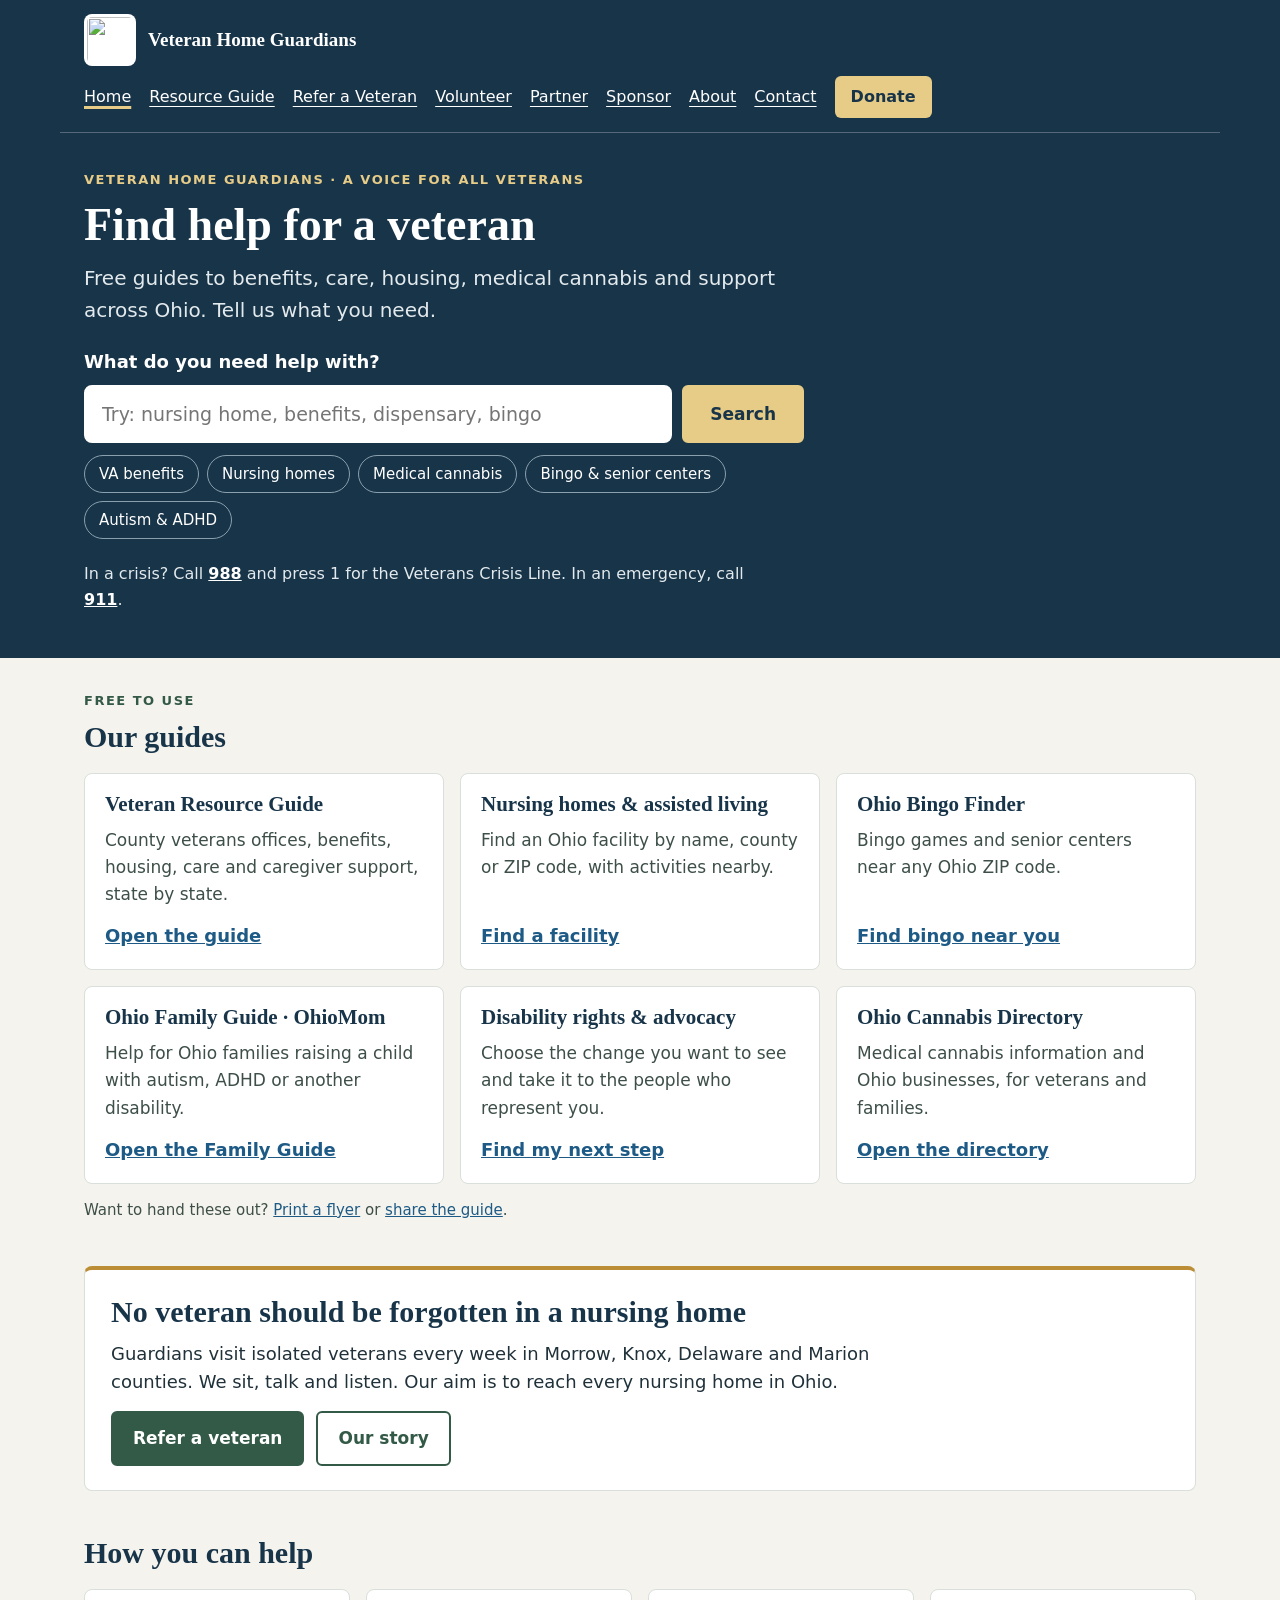
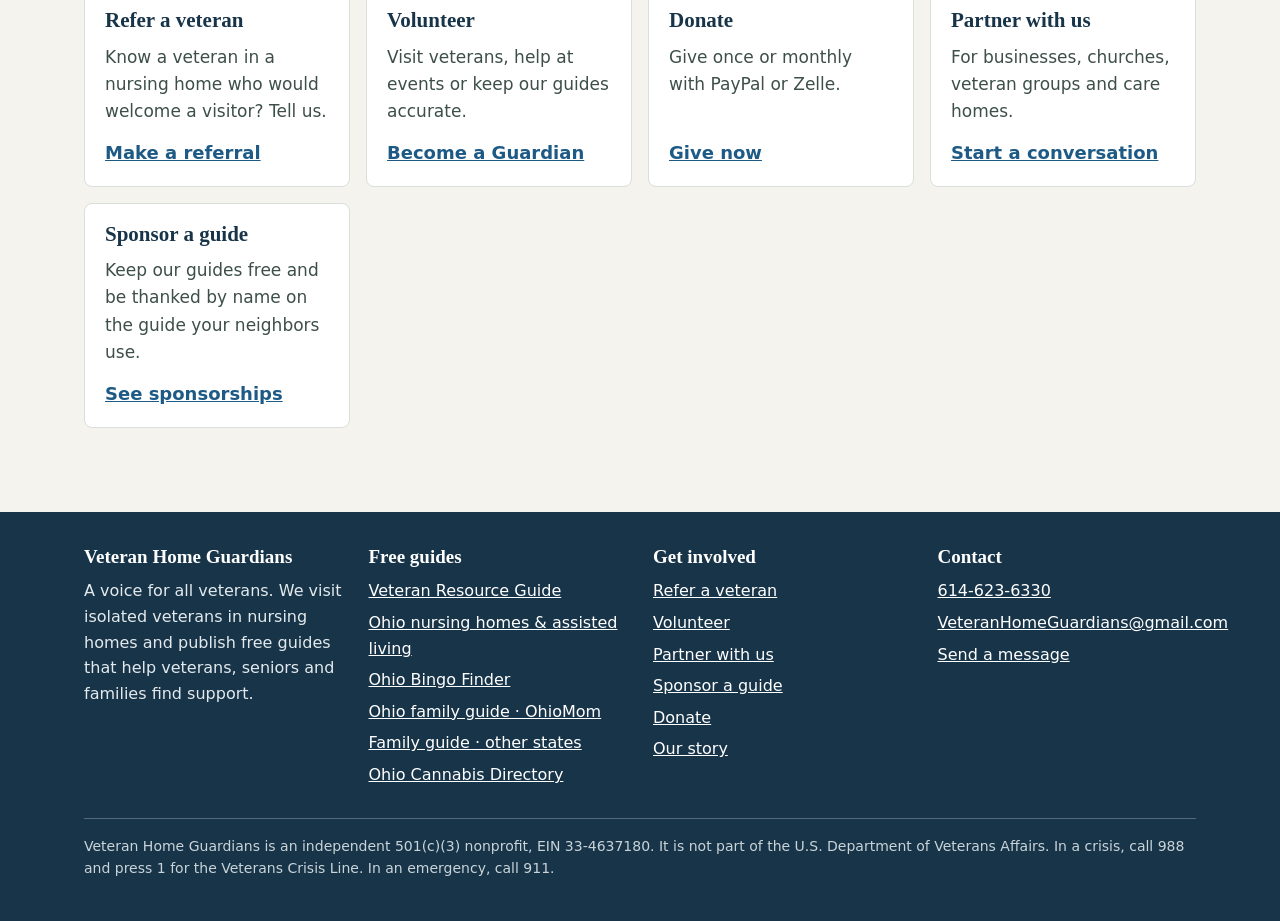
==== index.html @ 6d456253 "Copy of the live site from Wix, November 20, 2026 Every file the Wix headless site stores, byte for " ====
<!doctype html>
<html lang="en"><head><meta charset="utf-8"><meta name="viewport" content="width=device-width,initial-scale=1">
<title>Veteran Home Guardians | Help for veterans, seniors and families</title><meta name="description" content="Free guides to veteran benefits, care, housing and support, and visits for isolated veterans in Ohio nursing homes.">
<meta property="og:title" content="Veteran Home Guardians | Help for veterans, seniors and families"><meta property="og:description" content="Free guides to veteran benefits, care, housing and support, and visits for isolated veterans in Ohio nursing homes."><meta property="og:image" content="https://static.wixstatic.com/media/20a1b8_0724c2ab335c44d08c6f376c0cd074c6~mv2.png"><meta property="og:site_name" content="Veteran Home Guardians"><meta name="twitter:card" content="summary"><meta property="og:type" content="website"><meta property="og:url" content="https://www.vethomeguard.org/">
<link rel="canonical" href="https://www.vethomeguard.org/">
<link rel="icon" href="https://static.wixstatic.com/media/20a1b8_0724c2ab335c44d08c6f376c0cd074c6~mv2.png"><link rel="stylesheet" href="/site.css"><script type="application/ld+json">{"@context":"https://schema.org","@type":"NGO","name":"Veteran Home Guardians","url":"https://www.vethomeguard.org/","logo":"https://static.wixstatic.com/media/20a1b8_0724c2ab335c44d08c6f376c0cd074c6~mv2.png","description":"Veteran Home Guardians visits isolated veterans in Ohio nursing homes and publishes free guides that help veterans, seniors and families find support.","email":"VeteranHomeGuardians@gmail.com","telephone":"+1-614-623-6330","nonprofitStatus":"Nonprofit501c3","taxID":"33-4637180","areaServed":"Ohio"}</script></head>
<body><a class="skip" href="#main">Skip to main content</a>
<header class="site"><div class="bar"><a class="brand" href="index.html"><img src="https://static.wixstatic.com/media/20a1b8_0724c2ab335c44d08c6f376c0cd074c6~mv2.png" alt="" width="52" height="52">Veteran Home Guardians</a><button class="menu" type="button" aria-expanded="false" aria-controls="mainnav">Menu</button><nav aria-label="Main" id="mainnav"><a href="index.html" aria-current="page">Home</a><a href="https://guide.vethomeguard.org/">Resource Guide</a><a href="refer.html">Refer a Veteran</a><a href="volunteer.html">Volunteer</a><a href="partner.html">Partner</a><a href="sponsor.html">Sponsor</a><a href="about.html">About</a><a href="contact.html">Contact</a><a class="give" href="donate.html">Donate</a></nav></div>
<div class="hero"><p class="eyebrow">Veteran Home Guardians · A voice for all veterans</p><h1>Find help for a veteran</h1>
<p>Free guides to benefits, care, housing, medical cannabis and support across Ohio. Tell us what you need.</p>
<form class="search" role="search" action="#guides" id="find"><label for="q">What do you need help with?</label><div class="search-row"><input id="q" name="q" type="search" autocomplete="off" placeholder="Try: nursing home, benefits, dispensary, bingo"><button class="button" type="submit">Search</button></div></form>
<p class="chips" aria-label="Popular searches"><a href="#guides" data-q="benefits">VA benefits</a><a href="#guides" data-q="nursing home">Nursing homes</a><a href="#guides" data-q="cannabis">Medical cannabis</a><a href="#guides" data-q="bingo">Bingo &amp; senior centers</a><a href="#guides" data-q="autism">Autism &amp; ADHD</a></p>
<p class="crisis">In a crisis? Call <a href="tel:988">988</a> and press 1 for the Veterans Crisis Line. In an emergency, call <a href="tel:911">911</a>.</p></div></header>
<main id="main"><div class="wrap">
<section aria-labelledby="guides"><p class="eyebrow">Free to use</p><h2 id="guides">Our guides</h2><p class="small" id="results" role="status" aria-live="polite"></p>
<div class="grid three" id="guide-grid">
<a data-k="veteran resource guide county veterans office cvso benefits va disability pension housing homeless care caregiver support state" class="card" href="https://guide.vethomeguard.org/"><h3>Veteran Resource Guide</h3><p>County veterans offices, benefits, housing, care and caregiver support, state by state.</p><span class="go">Open the guide</span></a>
<a data-k="nursing home assisted living facility senior care long term care county zip activities" class="card" href="https://guide.vethomeguard.org/facilities.html"><h3>Nursing homes &amp; assisted living</h3><p>Find an Ohio facility by name, county or ZIP code, with activities nearby.</p><span class="go">Find a facility</span></a>
<a data-k="bingo senior center games activities social zip" class="card" href="https://www.ohiobingo.org/"><h3>Ohio Bingo Finder</h3><p>Bingo games and senior centers near any Ohio ZIP code.</p><span class="go">Find bingo near you</span></a>
<a data-k="family guide autism adhd disability child kids special needs parents" class="card" href="https://www.ohiomom.org/family-guide.html"><h3>Ohio Family Guide · OhioMom</h3><p>Help for Ohio families raising a child with autism, ADHD or another disability.</p><span class="go">Open the Family Guide</span></a>
<a data-k="disability rights advocacy legislator representative change policy" class="card" href="https://guide.vethomeguard.org/disability-advocacy.html"><h3>Disability rights &amp; advocacy</h3><p>Choose the change you want to see and take it to the people who represent you.</p><span class="go">Find my next step</span></a>
<a data-k="cannabis marijuana weed medical dispensary card ohio business ptsd pain" class="card" href="https://ohioweed.org/directory.html"><h3>Ohio Cannabis Directory</h3><p>Medical cannabis information and Ohio businesses, for veterans and families.</p><span class="go">Open the directory</span></a>
</div><p class="none" id="none" hidden>No guide matched that. <a href="https://guide.vethomeguard.org/">Open the Resource Guide</a> to look by county, or <a href="contact.html">ask us</a> and we will point you the right way.</p><p class="small" style="margin-top:14px">Want to hand these out? <a href="https://guide.vethomeguard.org/flyers.html">Print a flyer</a> or <a href="https://guide.vethomeguard.org/share.html">share the guide</a>.</p></section>
<section class="band" aria-labelledby="visits"><h2 id="visits">No veteran should be forgotten in a nursing home</h2>
<p>Guardians visit isolated veterans every week in Morrow, Knox, Delaware and Marion counties. We sit, talk and listen. Our aim is to reach every nursing home in Ohio.</p>
<div class="actions"><a class="button" href="refer.html">Refer a veteran</a><a class="button secondary" href="about.html">Our story</a></div></section>
<section aria-labelledby="help"><h2 id="help">How you can help</h2><div class="grid">
<a class="card" href="refer.html"><h3>Refer a veteran</h3><p>Know a veteran in a nursing home who would welcome a visitor? Tell us.</p><span class="go">Make a referral</span></a>
<a class="card" href="volunteer.html"><h3>Volunteer</h3><p>Visit veterans, help at events or keep our guides accurate.</p><span class="go">Become a Guardian</span></a>
<a class="card" href="donate.html"><h3>Donate</h3><p>Give once or monthly with PayPal or Zelle.</p><span class="go">Give now</span></a>
<a class="card" href="partner.html"><h3>Partner with us</h3><p>For businesses, churches, veteran groups and care homes.</p><span class="go">Start a conversation</span></a>
<a class="card" href="sponsor.html"><h3>Sponsor a guide</h3><p>Keep our guides free and be thanked by name on the guide your neighbors use.</p><span class="go">See sponsorships</span></a>
</div></section>
</div></main>
<footer class="site"><div class="wrap"><div class="foot">
<div><h2>Veteran Home Guardians</h2><p>A voice for all veterans. We visit isolated veterans in nursing homes and publish free guides that help veterans, seniors and families find support.</p></div>
<div><h2>Free guides</h2><ul><li><a href="https://guide.vethomeguard.org/">Veteran Resource Guide</a></li><li><a href="https://guide.vethomeguard.org/facilities.html">Ohio nursing homes &amp; assisted living</a></li><li><a href="https://www.ohiobingo.org/">Ohio Bingo Finder</a></li><li><a href="https://www.ohiomom.org/family-guide.html">Ohio family guide · OhioMom</a></li><li><a href="https://guide.vethomeguard.org/family-guide.html?state=US">Family guide · other states</a></li><li><a href="https://ohioweed.org/directory.html">Ohio Cannabis Directory</a></li></ul></div>
<div><h2>Get involved</h2><ul><li><a href="refer.html">Refer a veteran</a></li><li><a href="volunteer.html">Volunteer</a></li><li><a href="partner.html">Partner with us</a></li><li><a href="sponsor.html">Sponsor a guide</a></li><li><a href="donate.html">Donate</a></li><li><a href="about.html">Our story</a></li></ul></div>
<div><h2>Contact</h2><ul><li><a href="tel:614-623-6330">614-623-6330</a></li><li><a href="mailto:VeteranHomeGuardians@gmail.com">VeteranHomeGuardians@gmail.com</a></li><li><a href="contact.html">Send a message</a></li></ul></div>
</div><p class="legal">Veteran Home Guardians is an independent 501(c)(3) nonprofit, EIN 33-4637180. It is not part of the U.S. Department of Veterans Affairs. In a crisis, call 988 and press 1 for the Veterans Crisis Line. In an emergency, call 911.</p></div></footer>

<script>
(function(){var q=document.getElementById("q"),cards=[].slice.call(document.querySelectorAll("#guide-grid .card")),res=document.getElementById("results"),none=document.getElementById("none");
function norm(s){return(s||"").toLowerCase().trim();}
function run(v){v=norm(v);var words=v.split(/\s+/).filter(Boolean),shown=0;cards.forEach(function(c){var hay=norm(c.textContent+" "+(c.dataset.k||""));var ok=!words.length||words.some(function(w){return hay.indexOf(w)>-1;});c.hidden=!ok;if(ok)shown++;});res.textContent=words.length?(shown?shown+(shown===1?" guide matches":" guides match")+" “"+v+"”.":""):"";none.hidden=!(words.length&&!shown);}
q.addEventListener("input",function(){run(q.value);});
document.getElementById("find").addEventListener("submit",function(e){e.preventDefault();run(q.value);document.getElementById("guides").scrollIntoView({behavior:"smooth"});var first=cards.filter(function(c){return!c.hidden;})[0];if(first)first.focus({preventScroll:true});});
[].forEach.call(document.querySelectorAll(".chips a"),function(a){a.addEventListener("click",function(e){e.preventDefault();q.value=a.dataset.q;run(q.value);document.getElementById("guides").scrollIntoView({behavior:"smooth"});});});
})();
</script>
<script src="/nav.js"></script>
</body></html>
---- site.css ----
:root{--navy:#183449;--green:#335947;--paper:#f5f3ed;--line:#d9dfda;--gold:#e7cc88;--ink:#20313a;--muted:#3d4f48;--link:#1d5a85}
*{box-sizing:border-box}
html{-webkit-text-size-adjust:100%}
body{margin:0;background:var(--paper);color:var(--ink);font:18px/1.6 system-ui,-apple-system,"Segoe UI",sans-serif}
a{color:var(--link)}
a:focus-visible,button:focus-visible,input:focus-visible,select:focus-visible,textarea:focus-visible{outline:3px solid #183449;outline-offset:2px;box-shadow:0 0 0 6px #e7cc88}
h1,h2,h3{font-family:Georgia,"Times New Roman",serif;color:var(--navy);line-height:1.2;margin:0 0 10px}
h1{font-size:clamp(32px,5.5vw,46px)}
h2{font-size:clamp(24px,3.6vw,30px)}
h3{font-size:21px}
p{margin:0 0 14px}
.wrap{max-width:1160px;margin:auto;padding:0 24px}
.skip{position:absolute;left:-999px}
.skip:focus{left:12px;top:12px;background:#fff;padding:8px 12px;z-index:5}
header.site{background:var(--navy);color:#fff}
.bar{display:flex;flex-wrap:wrap;align-items:center;gap:10px 22px;padding:14px 24px;max-width:1160px;margin:auto;border-bottom:1px solid #546879}
.brand{display:flex;align-items:center;gap:12px;color:#fff;text-decoration:none;font:700 19px/1.2 Georgia,serif;margin-right:auto}
.brand img{width:52px;height:52px;background:#fff;border-radius:8px;padding:3px}
.bar nav{display:flex;flex-wrap:wrap;align-items:center;gap:4px 18px}
.bar nav a{color:#fff;font-size:16px;padding:8px 0;text-underline-offset:4px}
.bar nav a[aria-current=page]{text-decoration-thickness:3px;text-decoration-color:var(--gold)}
.bar nav a.give{background:var(--gold);color:var(--navy);font-weight:700;text-decoration:none;padding:8px 16px;border-radius:6px}
.hero{max-width:1160px;margin:auto;padding:38px 24px 46px}
.hero h1{color:#fff}
.hero p{max-width:700px;color:#e3eaed;font-size:20px}
.eyebrow{font:700 13px/1.4 system-ui,sans-serif;letter-spacing:1.5px;text-transform:uppercase;color:var(--green);margin:0 0 8px}
.hero .eyebrow{color:var(--gold);font-size:13px}
.button{display:inline-block;background:var(--green);color:#fff;font-weight:700;text-decoration:none;padding:12px 20px;border-radius:6px;border:2px solid var(--green);font-size:17px;cursor:pointer;font-family:inherit}
.hero .button{background:var(--gold);border-color:var(--gold);color:var(--navy)}
.button.secondary{background:transparent;color:var(--green)}
.hero .button.secondary{color:#fff;border-color:#fff;background:transparent}
.actions{display:flex;flex-wrap:wrap;gap:12px;margin-top:6px}
.crisis{margin:22px 0 0;font-size:16px!important;color:#e3eaed}
.crisis a{color:#fff;font-weight:700}
main{padding:34px 0 20px}
section{margin:0 0 44px}
.grid{display:grid;grid-template-columns:repeat(auto-fit,minmax(250px,1fr));gap:16px;margin-top:18px}
@media(min-width:1000px){.grid.three{grid-template-columns:repeat(3,1fr)}}
.card{background:#fff;border:1px solid var(--line);border-radius:8px;padding:18px 20px;display:flex;flex-direction:column}
.card p{color:var(--muted);font-size:17px;flex:1}
.card h3 a{color:var(--navy)}
.card .go{font-weight:700}
a.card{text-decoration:none;color:inherit}
a.card:hover{border-color:var(--green)}
a.card .go{color:var(--link);text-decoration:underline}
.band{background:#fff;border-top:4px solid #bb8e36;border-radius:8px;border-left:1px solid var(--line);border-right:1px solid var(--line);border-bottom:1px solid var(--line);padding:24px 26px}
.band p{max-width:780px}
.split{display:grid;grid-template-columns:minmax(0,1fr) minmax(0,1.1fr);gap:36px;align-items:start}
.panel{background:#fff;border:1px solid var(--line);border-radius:8px;padding:22px 24px}
.plain{list-style:none;padding:0;margin:0 0 14px}
.plain li{padding:10px 0;border-bottom:1px solid var(--line)}
.plain li:last-child{border-bottom:0}
.plain strong{color:var(--navy)}
.small{font-size:15px;color:var(--muted)}
.field{margin:0 0 16px}
.field label,.field legend{display:block;font-weight:650;margin:0 0 5px;padding:0;font-size:17px}
.field fieldset,fieldset.field{border:0;padding:0;margin:0 0 16px;min-width:0}
.field input[type=text],.field input[type=email],.field input[type=tel],.field select,.field textarea{width:100%;font:inherit;color:inherit;padding:11px 12px;border:1px solid #7d8c86;border-radius:6px;background:#fff;min-height:48px}
.field textarea{min-height:130px;resize:vertical}
.field [aria-invalid=true]{border-color:#a12b1e;border-width:2px}
.choice{display:flex;align-items:center;gap:10px;font-weight:400!important;padding:6px 0;margin:0!important}
.choice input{width:22px;height:22px;flex:none}
.error{color:#a12b1e;font-weight:650;font-size:16px;margin:5px 0 0}
.req{color:#a12b1e}
.thanks{background:#eaf2ec;border:1px solid var(--green);border-radius:8px;padding:18px 20px;font-weight:650}
.other{margin-top:8px}
footer.site{background:var(--navy);color:#e3eaed;margin-top:20px;padding:34px 0 28px;font-size:16px}
footer.site a{color:#fff}
footer.site h2{color:#fff;font-size:19px}
.foot{display:grid;grid-template-columns:repeat(auto-fit,minmax(220px,1fr));gap:26px}
.foot ul{list-style:none;padding:0;margin:0}
.foot li{margin:0 0 6px}
.legal{border-top:1px solid #546879;margin-top:24px;padding-top:16px;font-size:14px;color:#c9d4d9}
@media(max-width:820px){.split{grid-template-columns:minmax(0,1fr)}.bar{padding:12px 16px}.brand{flex:1 0 100%}.wrap,.hero{padding-left:16px;padding-right:16px}.hero{padding-top:26px;padding-bottom:32px}.hero p{font-size:18px}}
@media print{header.site nav,footer.site,.actions{display:none}header.site{background:#fff;color:#000}.hero h1,.hero p{color:#000}}
.search{margin:22px 0 10px;max-width:720px}
.search label{display:block;color:#fff;font-weight:700;font-size:18px;margin:0 0 8px}
.search-row{display:flex;gap:10px;flex-wrap:wrap}
.search input{flex:1 1 280px;min-height:54px;font:inherit;font-size:19px;padding:12px 16px;border:2px solid #fff;border-radius:8px;color:var(--ink);background:#fff}
.search .button{min-height:54px;padding:12px 26px}
.chips{display:flex;flex-wrap:wrap;gap:8px;margin:12px 0 0!important;font-size:15px!important}
.chips a{color:#fff;border:1px solid #8aa0ae;border-radius:999px;padding:6px 14px;text-decoration:none}
.chips a:hover{border-color:var(--gold);color:var(--gold)}
.card[hidden]{display:none}
.none{background:#fff;border:1px solid var(--line);border-left:4px solid #bb8e36;border-radius:8px;padding:14px 18px;margin-top:16px}
.badge{align-self:flex-start;background:#f3ead3;color:#6b5217;font:700 12px/1 system-ui,sans-serif;letter-spacing:1px;text-transform:uppercase;padding:6px 9px;border-radius:4px;margin-bottom:10px}
.steps{padding-left:22px;margin:0 0 14px}
.steps li{margin:0 0 10px}

.tiers4{grid-template-columns:repeat(auto-fit,minmax(220px,1fr))}
@media(min-width:1000px){.tiers4{grid-template-columns:repeat(4,1fr)}}
.price{font:700 28px/1.1 Georgia,serif;color:var(--navy);margin:2px 0 12px}
.price span{font:400 16px system-ui,sans-serif;color:var(--muted)}
.tier.gold{border:2px solid #bb8e36}
.badge.ok{background:#e3efe7;color:#24513a}
.table-wrap{overflow-x:auto;margin-top:16px}
.rates{width:100%;border-collapse:collapse;background:#fff;border:1px solid var(--line);border-radius:8px;font-size:17px}
.rates th,.rates td{text-align:left;padding:12px 14px;border-bottom:1px solid var(--line)}
.rates th{background:#eef1ec;color:var(--navy)}
.rates td:last-child{font-weight:700;white-space:nowrap}

.menu{display:none;background:transparent;color:#fff;border:2px solid #fff;border-radius:6px;font:700 16px/1 system-ui,sans-serif;padding:10px 14px;cursor:pointer}
@media(max-width:820px){.brand{flex:1 1 auto!important}.menu{display:inline-block}.bar nav{flex:1 0 100%;gap:0}.bar nav a:not(.give){display:none}.bar nav.open a{display:block;padding:12px 0;border-top:1px solid #546879}.bar nav a.give{display:inline-block;margin-top:8px}.bar nav.open a.give{display:inline-block;border-top:0;margin-top:12px}}
.amounts{display:grid;grid-template-columns:repeat(auto-fit,minmax(150px,1fr));gap:12px;margin:14px 0}
.amount{display:flex;flex-direction:column;gap:4px;background:#fff;border:2px solid var(--line);border-radius:8px;padding:16px;text-decoration:none;color:var(--ink);text-align:center}
.amount strong{font:700 30px/1.1 Georgia,serif;color:var(--navy)}
.amount span{font-size:15px;color:var(--muted)}
.amount:hover,.amount.pick{border-color:var(--green)}
.amount.pick{background:#eaf2ec}

.impact{list-style:none;padding:0;margin:22px 0 0;display:flex;flex-wrap:wrap;gap:12px 28px}
.impact li{display:flex;flex-direction:column;min-width:150px}
.impact strong{font:700 28px/1.1 Georgia,serif;color:var(--gold)}
.impact span{font-size:15px;color:#e3eaed}
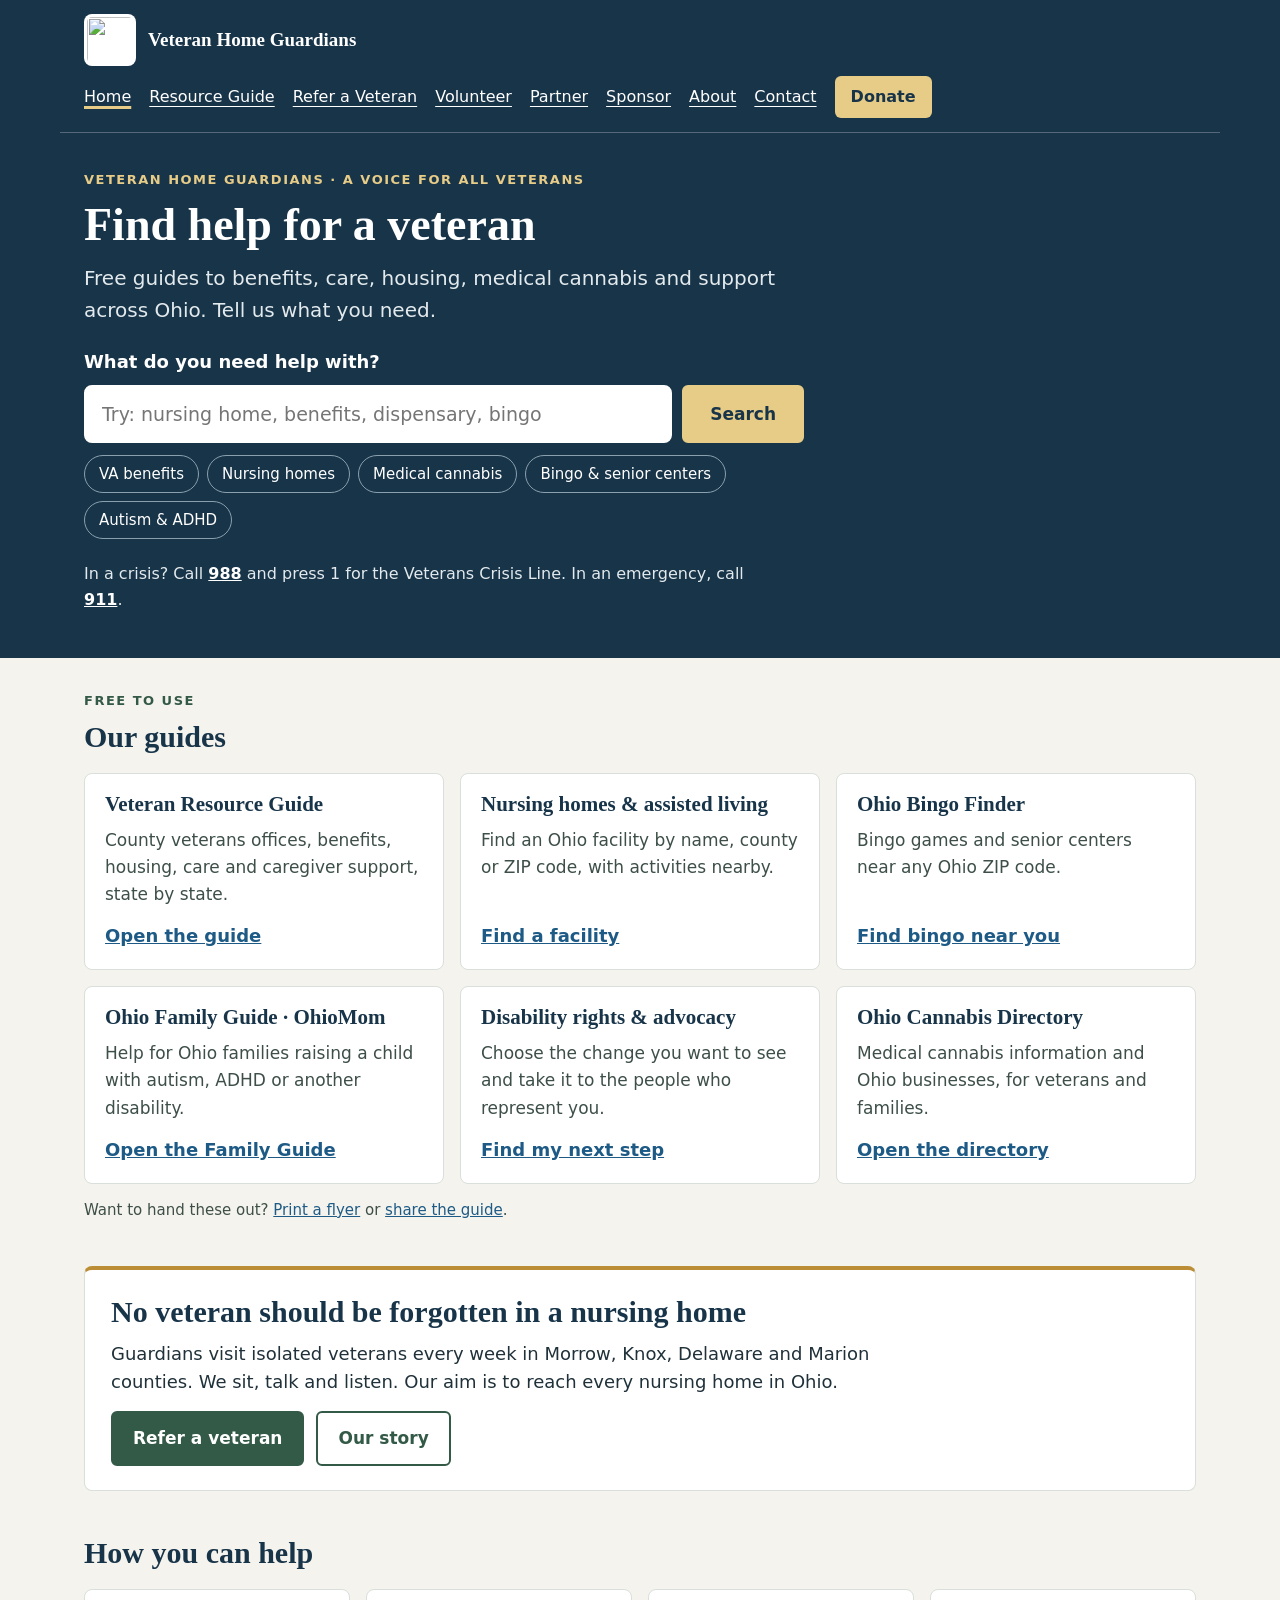
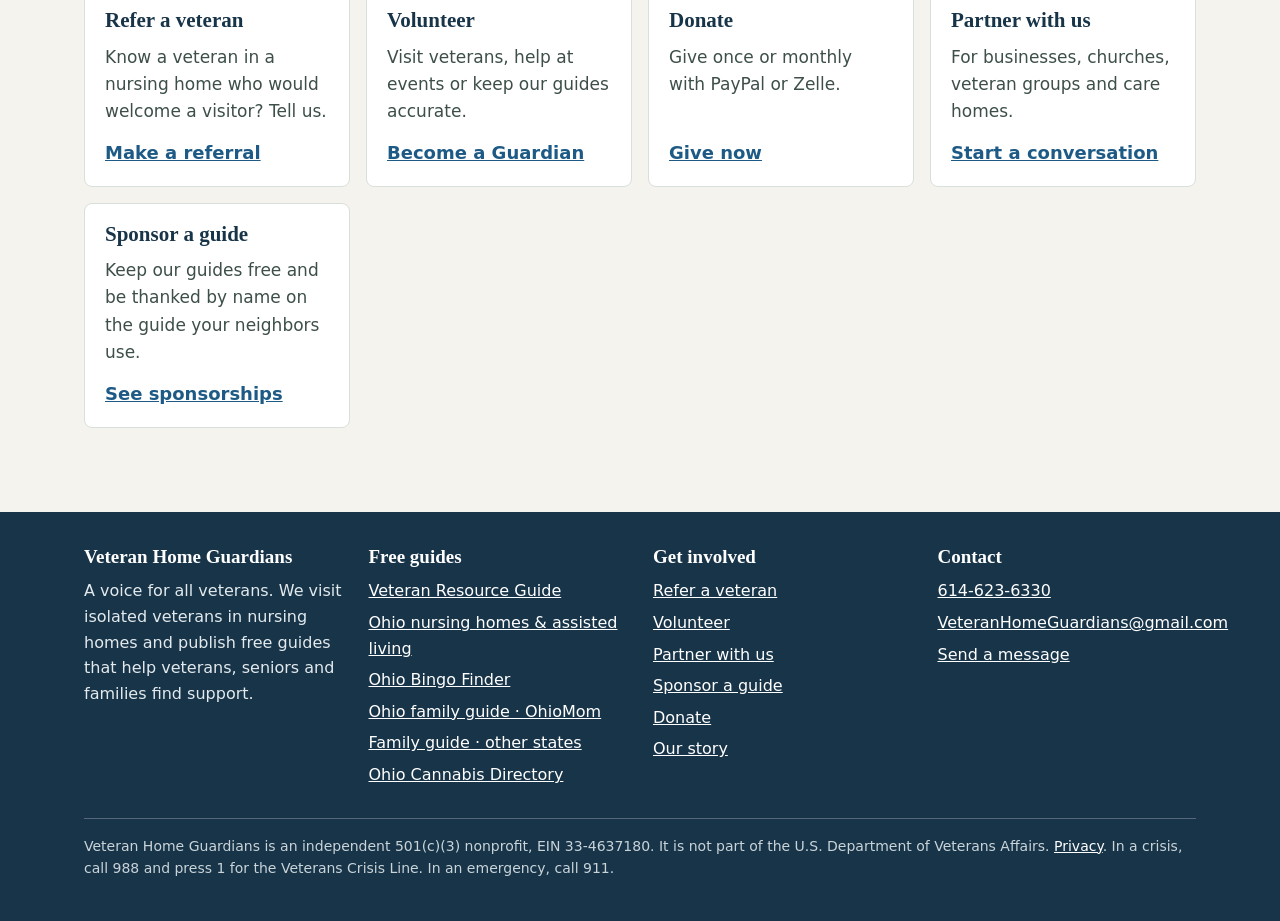
==== commit 4e8d5031: "Conversion tracking for Google Ad Grants, and a privacy page Ad Grants requires valid conversion tra" ====
--- a/index.html
+++ b/index.html
@@ -37,7 +37,7 @@
 <div><h2>Free guides</h2><ul><li><a href="https://guide.vethomeguard.org/">Veteran Resource Guide</a></li><li><a href="https://guide.vethomeguard.org/facilities.html">Ohio nursing homes &amp; assisted living</a></li><li><a href="https://www.ohiobingo.org/">Ohio Bingo Finder</a></li><li><a href="https://www.ohiomom.org/family-guide.html">Ohio family guide · OhioMom</a></li><li><a href="https://guide.vethomeguard.org/family-guide.html?state=US">Family guide · other states</a></li><li><a href="https://ohioweed.org/directory.html">Ohio Cannabis Directory</a></li></ul></div>
 <div><h2>Get involved</h2><ul><li><a href="refer.html">Refer a veteran</a></li><li><a href="volunteer.html">Volunteer</a></li><li><a href="partner.html">Partner with us</a></li><li><a href="sponsor.html">Sponsor a guide</a></li><li><a href="donate.html">Donate</a></li><li><a href="about.html">Our story</a></li></ul></div>
 <div><h2>Contact</h2><ul><li><a href="tel:614-623-6330">614-623-6330</a></li><li><a href="mailto:VeteranHomeGuardians@gmail.com">VeteranHomeGuardians@gmail.com</a></li><li><a href="contact.html">Send a message</a></li></ul></div>
-</div><p class="legal">Veteran Home Guardians is an independent 501(c)(3) nonprofit, EIN 33-4637180. It is not part of the U.S. Department of Veterans Affairs. In a crisis, call 988 and press 1 for the Veterans Crisis Line. In an emergency, call 911.</p></div></footer>
+</div><p class="legal">Veteran Home Guardians is an independent 501(c)(3) nonprofit, EIN 33-4637180. It is not part of the U.S. Department of Veterans Affairs. <a href="privacy.html">Privacy</a>. In a crisis, call 988 and press 1 for the Veterans Crisis Line. In an emergency, call 911.</p></div></footer>
 
 <script>
 (function(){var q=document.getElementById("q"),cards=[].slice.call(document.querySelectorAll("#guide-grid .card")),res=document.getElementById("results"),none=document.getElementById("none");
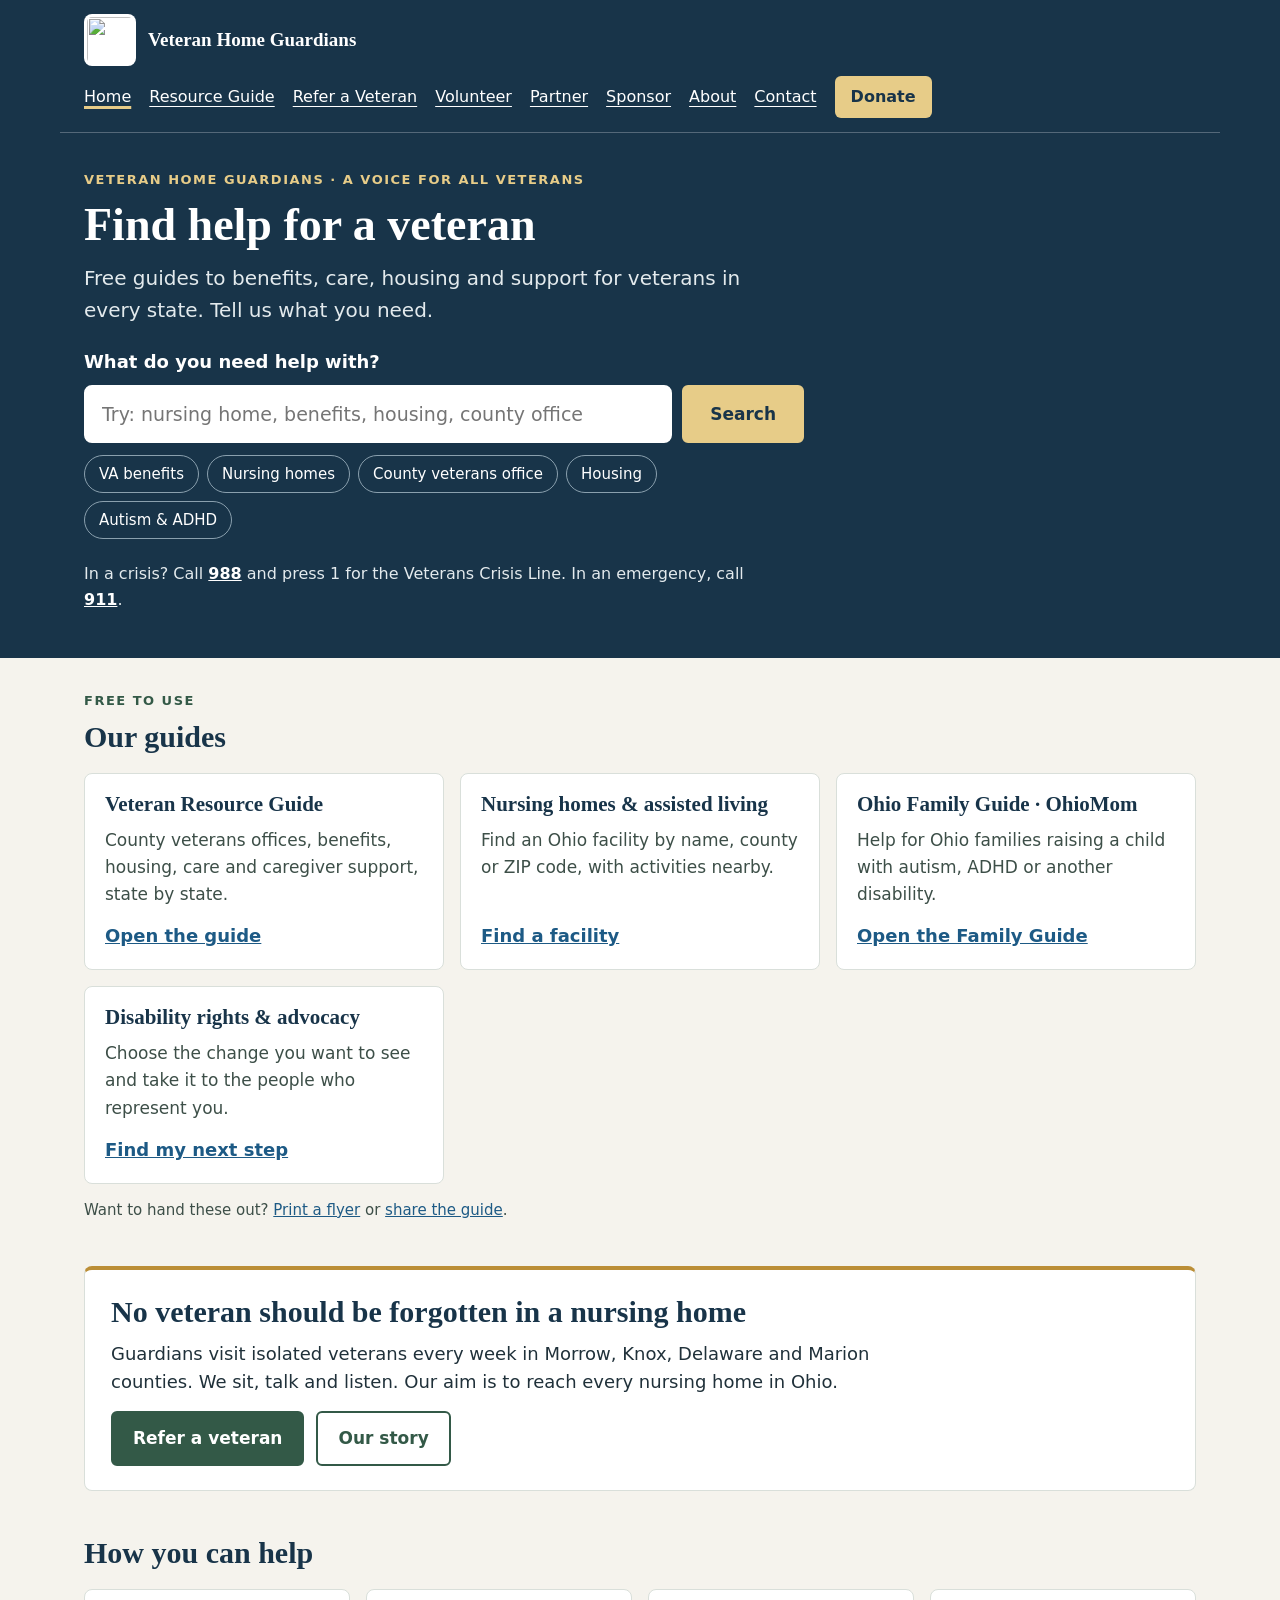
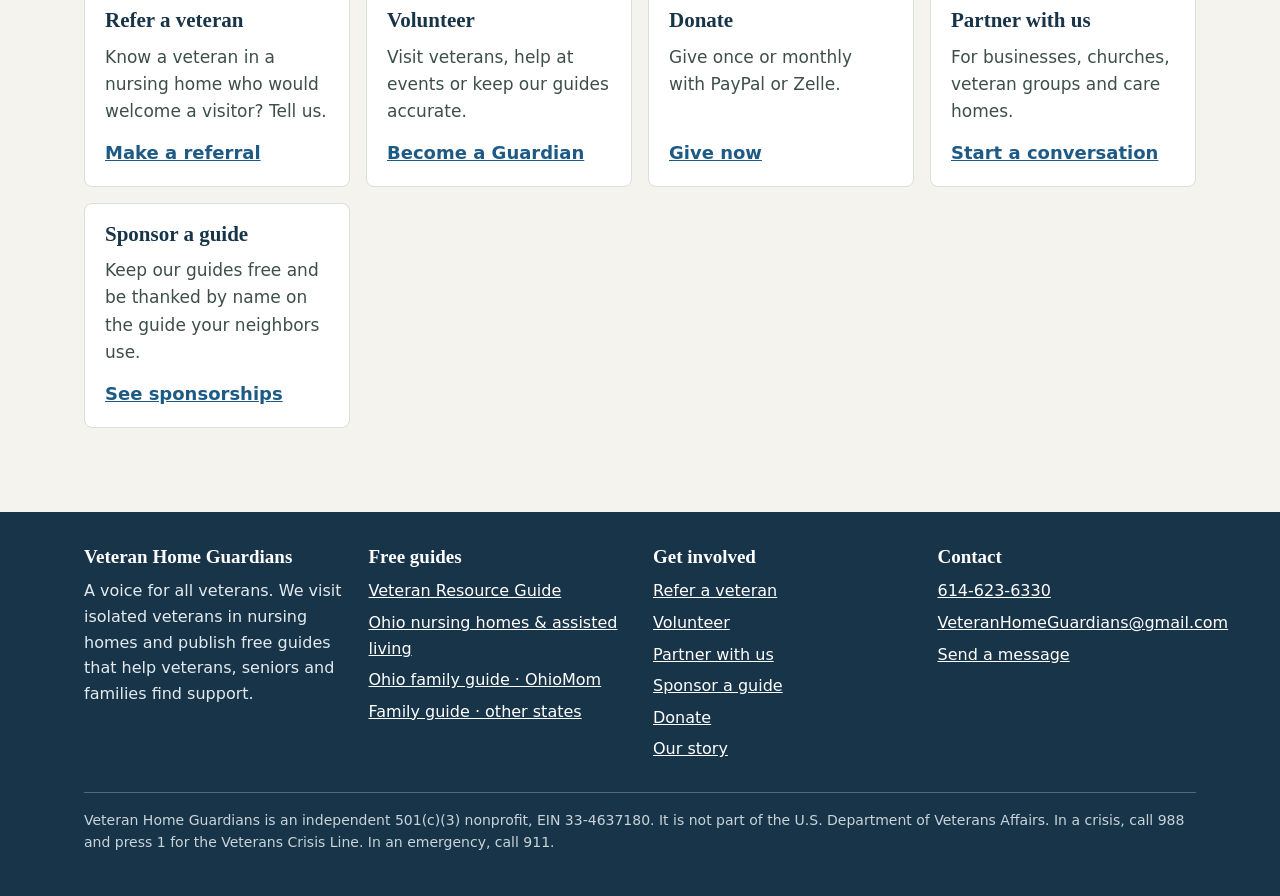
==== commit de39c1ea: "Homepage and footers: veteran help first; cannabis and bingo removed Travis asked to take the medica" ====
--- a/index.html
+++ b/index.html
@@ -7,19 +7,17 @@
 <body><a class="skip" href="#main">Skip to main content</a>
 <header class="site"><div class="bar"><a class="brand" href="index.html"><img src="https://static.wixstatic.com/media/20a1b8_0724c2ab335c44d08c6f376c0cd074c6~mv2.png" alt="" width="52" height="52">Veteran Home Guardians</a><button class="menu" type="button" aria-expanded="false" aria-controls="mainnav">Menu</button><nav aria-label="Main" id="mainnav"><a href="index.html" aria-current="page">Home</a><a href="https://guide.vethomeguard.org/">Resource Guide</a><a href="refer.html">Refer a Veteran</a><a href="volunteer.html">Volunteer</a><a href="partner.html">Partner</a><a href="sponsor.html">Sponsor</a><a href="about.html">About</a><a href="contact.html">Contact</a><a class="give" href="donate.html">Donate</a></nav></div>
 <div class="hero"><p class="eyebrow">Veteran Home Guardians · A voice for all veterans</p><h1>Find help for a veteran</h1>
-<p>Free guides to benefits, care, housing, medical cannabis and support across Ohio. Tell us what you need.</p>
-<form class="search" role="search" action="#guides" id="find"><label for="q">What do you need help with?</label><div class="search-row"><input id="q" name="q" type="search" autocomplete="off" placeholder="Try: nursing home, benefits, dispensary, bingo"><button class="button" type="submit">Search</button></div></form>
-<p class="chips" aria-label="Popular searches"><a href="#guides" data-q="benefits">VA benefits</a><a href="#guides" data-q="nursing home">Nursing homes</a><a href="#guides" data-q="cannabis">Medical cannabis</a><a href="#guides" data-q="bingo">Bingo &amp; senior centers</a><a href="#guides" data-q="autism">Autism &amp; ADHD</a></p>
+<p>Free guides to benefits, care, housing and support for veterans in every state. Tell us what you need.</p>
+<form class="search" role="search" action="#guides" id="find"><label for="q">What do you need help with?</label><div class="search-row"><input id="q" name="q" type="search" autocomplete="off" placeholder="Try: nursing home, benefits, housing, county office"><button class="button" type="submit">Search</button></div></form>
+<p class="chips" aria-label="Popular searches"><a href="#guides" data-q="benefits">VA benefits</a><a href="#guides" data-q="nursing home">Nursing homes</a><a href="#guides" data-q="county">County veterans office</a><a href="#guides" data-q="housing">Housing</a><a href="#guides" data-q="autism">Autism &amp; ADHD</a></p>
 <p class="crisis">In a crisis? Call <a href="tel:988">988</a> and press 1 for the Veterans Crisis Line. In an emergency, call <a href="tel:911">911</a>.</p></div></header>
 <main id="main"><div class="wrap">
 <section aria-labelledby="guides"><p class="eyebrow">Free to use</p><h2 id="guides">Our guides</h2><p class="small" id="results" role="status" aria-live="polite"></p>
 <div class="grid three" id="guide-grid">
 <a data-k="veteran resource guide county veterans office cvso benefits va disability pension housing homeless care caregiver support state" class="card" href="https://guide.vethomeguard.org/"><h3>Veteran Resource Guide</h3><p>County veterans offices, benefits, housing, care and caregiver support, state by state.</p><span class="go">Open the guide</span></a>
 <a data-k="nursing home assisted living facility senior care long term care county zip activities" class="card" href="https://guide.vethomeguard.org/facilities.html"><h3>Nursing homes &amp; assisted living</h3><p>Find an Ohio facility by name, county or ZIP code, with activities nearby.</p><span class="go">Find a facility</span></a>
-<a data-k="bingo senior center games activities social zip" class="card" href="https://www.ohiobingo.org/"><h3>Ohio Bingo Finder</h3><p>Bingo games and senior centers near any Ohio ZIP code.</p><span class="go">Find bingo near you</span></a>
 <a data-k="family guide autism adhd disability child kids special needs parents" class="card" href="https://www.ohiomom.org/family-guide.html"><h3>Ohio Family Guide · OhioMom</h3><p>Help for Ohio families raising a child with autism, ADHD or another disability.</p><span class="go">Open the Family Guide</span></a>
 <a data-k="disability rights advocacy legislator representative change policy" class="card" href="https://guide.vethomeguard.org/disability-advocacy.html"><h3>Disability rights &amp; advocacy</h3><p>Choose the change you want to see and take it to the people who represent you.</p><span class="go">Find my next step</span></a>
-<a data-k="cannabis marijuana weed medical dispensary card ohio business ptsd pain" class="card" href="https://ohioweed.org/directory.html"><h3>Ohio Cannabis Directory</h3><p>Medical cannabis information and Ohio businesses, for veterans and families.</p><span class="go">Open the directory</span></a>
 </div><p class="none" id="none" hidden>No guide matched that. <a href="https://guide.vethomeguard.org/">Open the Resource Guide</a> to look by county, or <a href="contact.html">ask us</a> and we will point you the right way.</p><p class="small" style="margin-top:14px">Want to hand these out? <a href="https://guide.vethomeguard.org/flyers.html">Print a flyer</a> or <a href="https://guide.vethomeguard.org/share.html">share the guide</a>.</p></section>
 <section class="band" aria-labelledby="visits"><h2 id="visits">No veteran should be forgotten in a nursing home</h2>
 <p>Guardians visit isolated veterans every week in Morrow, Knox, Delaware and Marion counties. We sit, talk and listen. Our aim is to reach every nursing home in Ohio.</p>
@@ -34,10 +32,10 @@
 </div></main>
 <footer class="site"><div class="wrap"><div class="foot">
 <div><h2>Veteran Home Guardians</h2><p>A voice for all veterans. We visit isolated veterans in nursing homes and publish free guides that help veterans, seniors and families find support.</p></div>
-<div><h2>Free guides</h2><ul><li><a href="https://guide.vethomeguard.org/">Veteran Resource Guide</a></li><li><a href="https://guide.vethomeguard.org/facilities.html">Ohio nursing homes &amp; assisted living</a></li><li><a href="https://www.ohiobingo.org/">Ohio Bingo Finder</a></li><li><a href="https://www.ohiomom.org/family-guide.html">Ohio family guide · OhioMom</a></li><li><a href="https://guide.vethomeguard.org/family-guide.html?state=US">Family guide · other states</a></li><li><a href="https://ohioweed.org/directory.html">Ohio Cannabis Directory</a></li></ul></div>
+<div><h2>Free guides</h2><ul><li><a href="https://guide.vethomeguard.org/">Veteran Resource Guide</a></li><li><a href="https://guide.vethomeguard.org/facilities.html">Ohio nursing homes &amp; assisted living</a></li><li><a href="https://www.ohiomom.org/family-guide.html">Ohio family guide · OhioMom</a></li><li><a href="https://guide.vethomeguard.org/family-guide.html?state=US">Family guide · other states</a></li></ul></div>
 <div><h2>Get involved</h2><ul><li><a href="refer.html">Refer a veteran</a></li><li><a href="volunteer.html">Volunteer</a></li><li><a href="partner.html">Partner with us</a></li><li><a href="sponsor.html">Sponsor a guide</a></li><li><a href="donate.html">Donate</a></li><li><a href="about.html">Our story</a></li></ul></div>
 <div><h2>Contact</h2><ul><li><a href="tel:614-623-6330">614-623-6330</a></li><li><a href="mailto:VeteranHomeGuardians@gmail.com">VeteranHomeGuardians@gmail.com</a></li><li><a href="contact.html">Send a message</a></li></ul></div>
-</div><p class="legal">Veteran Home Guardians is an independent 501(c)(3) nonprofit, EIN 33-4637180. It is not part of the U.S. Department of Veterans Affairs. <a href="privacy.html">Privacy</a>. In a crisis, call 988 and press 1 for the Veterans Crisis Line. In an emergency, call 911.</p></div></footer>
+</div><p class="legal">Veteran Home Guardians is an independent 501(c)(3) nonprofit, EIN 33-4637180. It is not part of the U.S. Department of Veterans Affairs. In a crisis, call 988 and press 1 for the Veterans Crisis Line. In an emergency, call 911.</p></div></footer>
 
 <script>
 (function(){var q=document.getElementById("q"),cards=[].slice.call(document.querySelectorAll("#guide-grid .card")),res=document.getElementById("results"),none=document.getElementById("none");
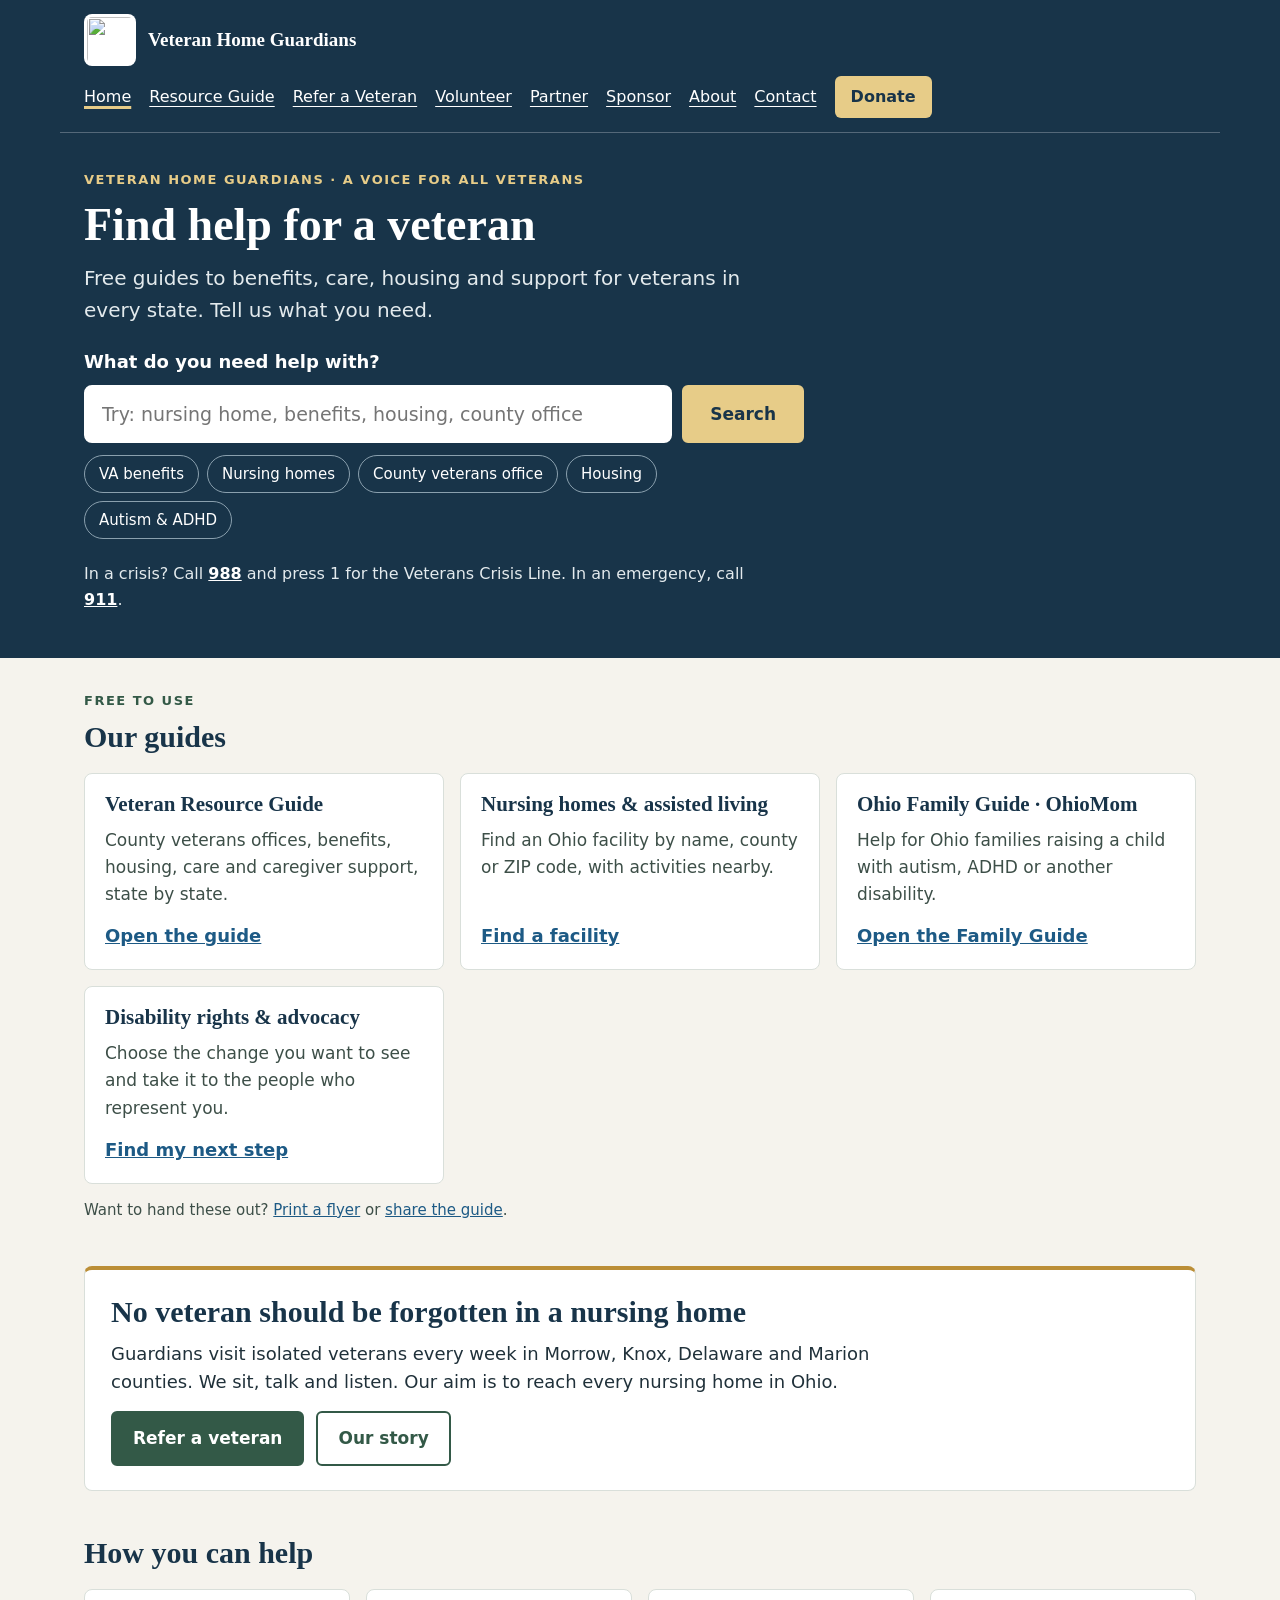
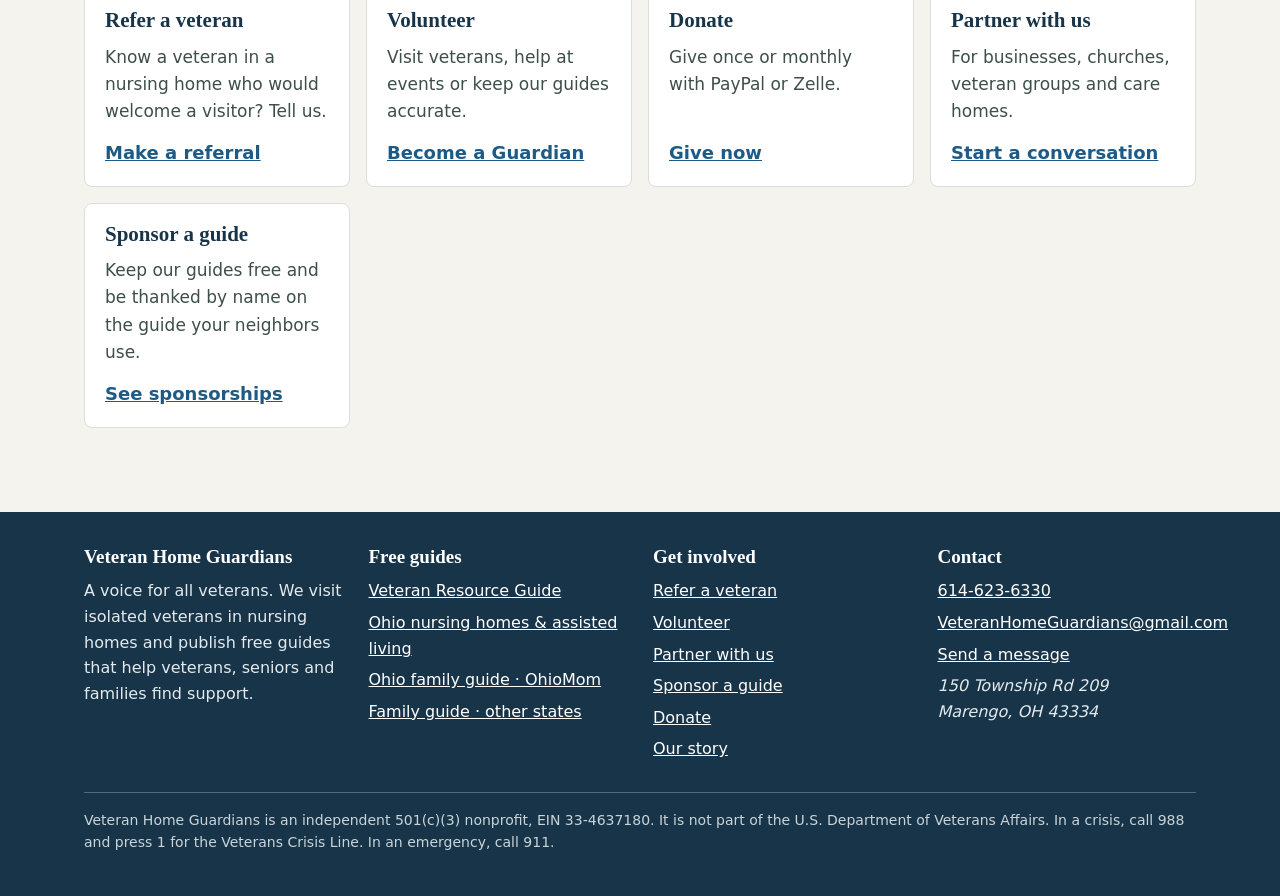
==== commit b285aa51: "Sync from the live Wix site: mailing address and Wix site script The live pages had changes made dir" ====
--- a/index.html
+++ b/index.html
@@ -3,7 +3,7 @@
 <title>Veteran Home Guardians | Help for veterans, seniors and families</title><meta name="description" content="Free guides to veteran benefits, care, housing and support, and visits for isolated veterans in Ohio nursing homes.">
 <meta property="og:title" content="Veteran Home Guardians | Help for veterans, seniors and families"><meta property="og:description" content="Free guides to veteran benefits, care, housing and support, and visits for isolated veterans in Ohio nursing homes."><meta property="og:image" content="https://static.wixstatic.com/media/20a1b8_0724c2ab335c44d08c6f376c0cd074c6~mv2.png"><meta property="og:site_name" content="Veteran Home Guardians"><meta name="twitter:card" content="summary"><meta property="og:type" content="website"><meta property="og:url" content="https://www.vethomeguard.org/">
 <link rel="canonical" href="https://www.vethomeguard.org/">
-<link rel="icon" href="https://static.wixstatic.com/media/20a1b8_0724c2ab335c44d08c6f376c0cd074c6~mv2.png"><link rel="stylesheet" href="/site.css"><script type="application/ld+json">{"@context":"https://schema.org","@type":"NGO","name":"Veteran Home Guardians","url":"https://www.vethomeguard.org/","logo":"https://static.wixstatic.com/media/20a1b8_0724c2ab335c44d08c6f376c0cd074c6~mv2.png","description":"Veteran Home Guardians visits isolated veterans in Ohio nursing homes and publishes free guides that help veterans, seniors and families find support.","email":"VeteranHomeGuardians@gmail.com","telephone":"+1-614-623-6330","nonprofitStatus":"Nonprofit501c3","taxID":"33-4637180","areaServed":"Ohio"}</script></head>
+<link rel="icon" href="https://static.wixstatic.com/media/20a1b8_0724c2ab335c44d08c6f376c0cd074c6~mv2.png"><link rel="stylesheet" href="/site.css"><script type="application/ld+json">{"@context":"https://schema.org","@type":"NGO","name":"Veteran Home Guardians","url":"https://www.vethomeguard.org/","logo":"https://static.wixstatic.com/media/20a1b8_0724c2ab335c44d08c6f376c0cd074c6~mv2.png","description":"Veteran Home Guardians visits isolated veterans in Ohio nursing homes and publishes free guides that help veterans, seniors and families find support.","email":"VeteranHomeGuardians@gmail.com","telephone":"+1-614-623-6330","nonprofitStatus":"Nonprofit501c3","taxID":"33-4637180","address":{"@type":"PostalAddress","streetAddress":"150 Township Rd 209","addressLocality":"Marengo","addressRegion":"OH","postalCode":"43334","addressCountry":"US"},"areaServed":"Ohio"}</script><script id="wix-site-script" src="https://manage.wix.com/_api/headless-business-setup/v1/headless-business/site-script.js" data-client-id="1f352b34-22e5-4b00-81b1-662f43a98478" async></script></head>
 <body><a class="skip" href="#main">Skip to main content</a>
 <header class="site"><div class="bar"><a class="brand" href="index.html"><img src="https://static.wixstatic.com/media/20a1b8_0724c2ab335c44d08c6f376c0cd074c6~mv2.png" alt="" width="52" height="52">Veteran Home Guardians</a><button class="menu" type="button" aria-expanded="false" aria-controls="mainnav">Menu</button><nav aria-label="Main" id="mainnav"><a href="index.html" aria-current="page">Home</a><a href="https://guide.vethomeguard.org/">Resource Guide</a><a href="refer.html">Refer a Veteran</a><a href="volunteer.html">Volunteer</a><a href="partner.html">Partner</a><a href="sponsor.html">Sponsor</a><a href="about.html">About</a><a href="contact.html">Contact</a><a class="give" href="donate.html">Donate</a></nav></div>
 <div class="hero"><p class="eyebrow">Veteran Home Guardians · A voice for all veterans</p><h1>Find help for a veteran</h1>
@@ -34,7 +34,7 @@
 <div><h2>Veteran Home Guardians</h2><p>A voice for all veterans. We visit isolated veterans in nursing homes and publish free guides that help veterans, seniors and families find support.</p></div>
 <div><h2>Free guides</h2><ul><li><a href="https://guide.vethomeguard.org/">Veteran Resource Guide</a></li><li><a href="https://guide.vethomeguard.org/facilities.html">Ohio nursing homes &amp; assisted living</a></li><li><a href="https://www.ohiomom.org/family-guide.html">Ohio family guide · OhioMom</a></li><li><a href="https://guide.vethomeguard.org/family-guide.html?state=US">Family guide · other states</a></li></ul></div>
 <div><h2>Get involved</h2><ul><li><a href="refer.html">Refer a veteran</a></li><li><a href="volunteer.html">Volunteer</a></li><li><a href="partner.html">Partner with us</a></li><li><a href="sponsor.html">Sponsor a guide</a></li><li><a href="donate.html">Donate</a></li><li><a href="about.html">Our story</a></li></ul></div>
-<div><h2>Contact</h2><ul><li><a href="tel:614-623-6330">614-623-6330</a></li><li><a href="mailto:VeteranHomeGuardians@gmail.com">VeteranHomeGuardians@gmail.com</a></li><li><a href="contact.html">Send a message</a></li></ul></div>
+<div><h2>Contact</h2><ul><li><a href="tel:614-623-6330">614-623-6330</a></li><li><a href="mailto:VeteranHomeGuardians@gmail.com">VeteranHomeGuardians@gmail.com</a></li><li><a href="contact.html">Send a message</a></li><li><address>150 Township Rd 209<br>Marengo, OH 43334</address></li></ul></div>
 </div><p class="legal">Veteran Home Guardians is an independent 501(c)(3) nonprofit, EIN 33-4637180. It is not part of the U.S. Department of Veterans Affairs. In a crisis, call 988 and press 1 for the Veterans Crisis Line. In an emergency, call 911.</p></div></footer>
 
 <script>
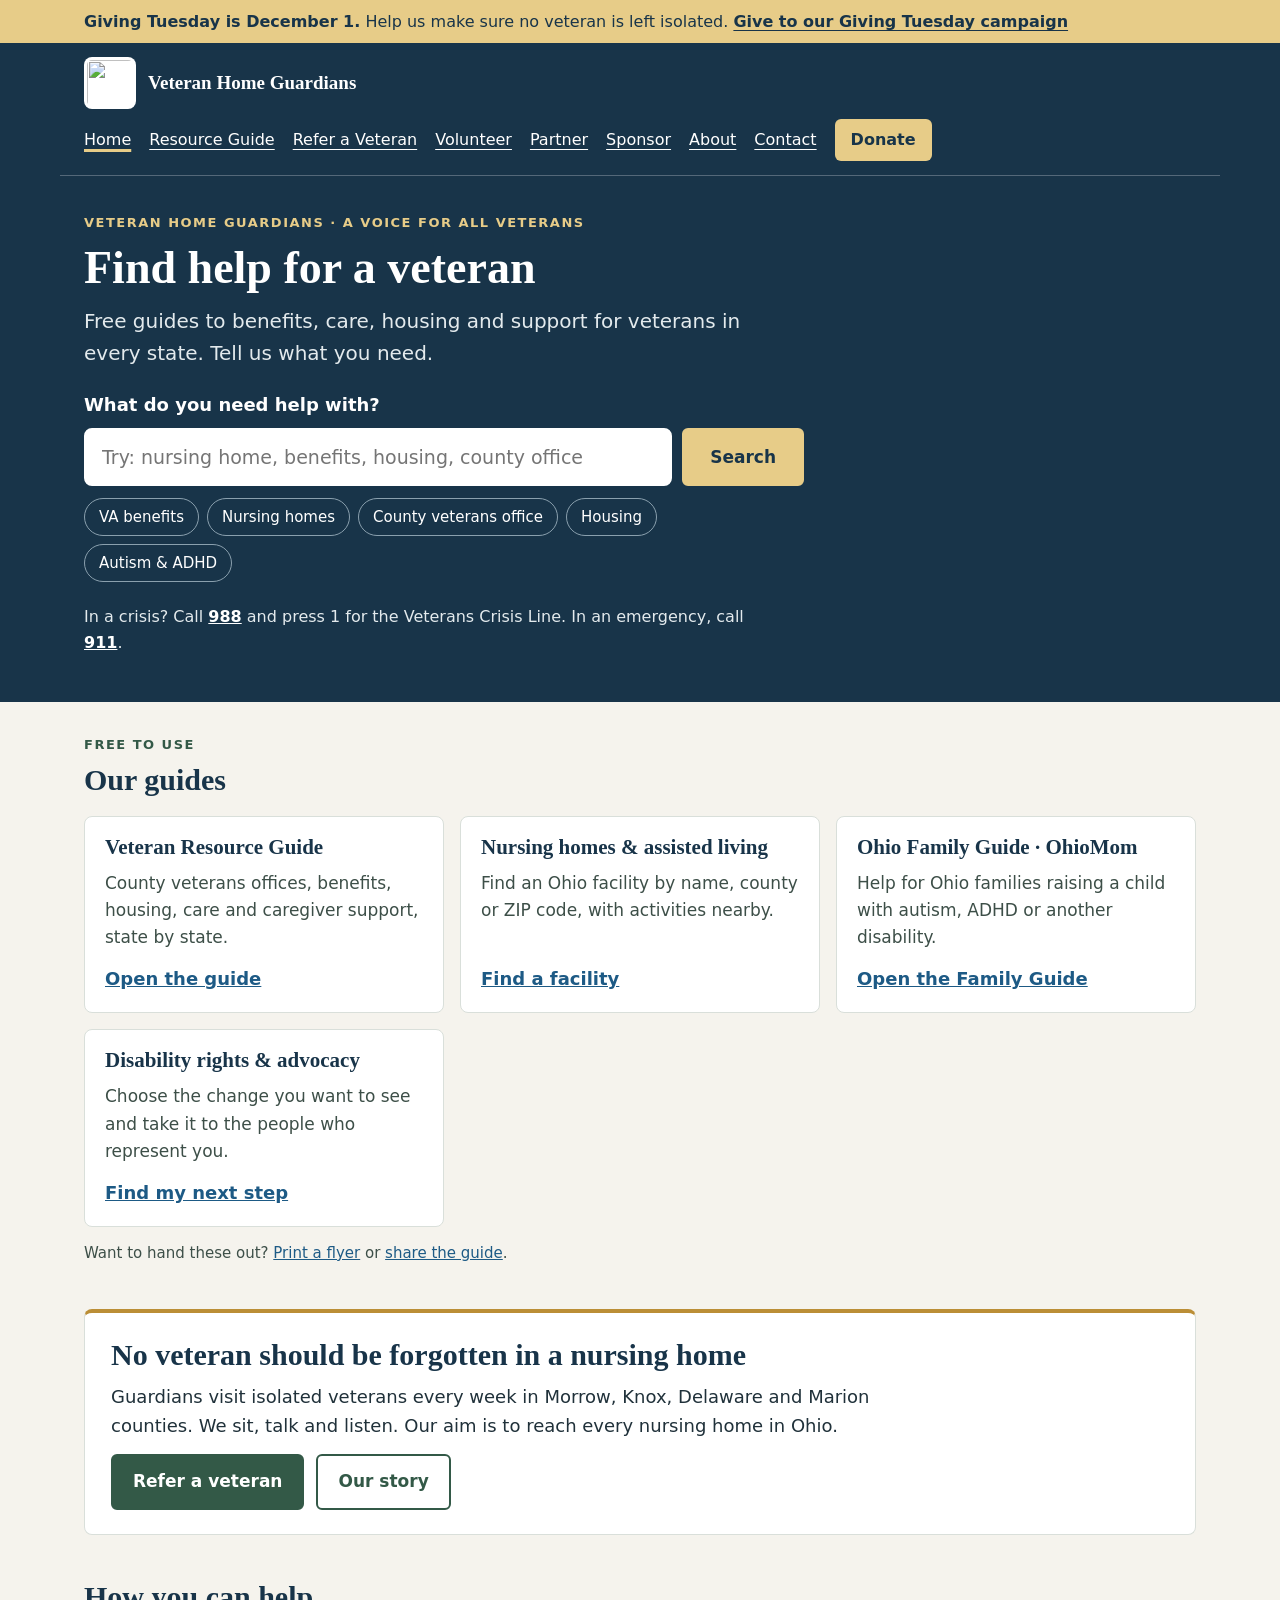
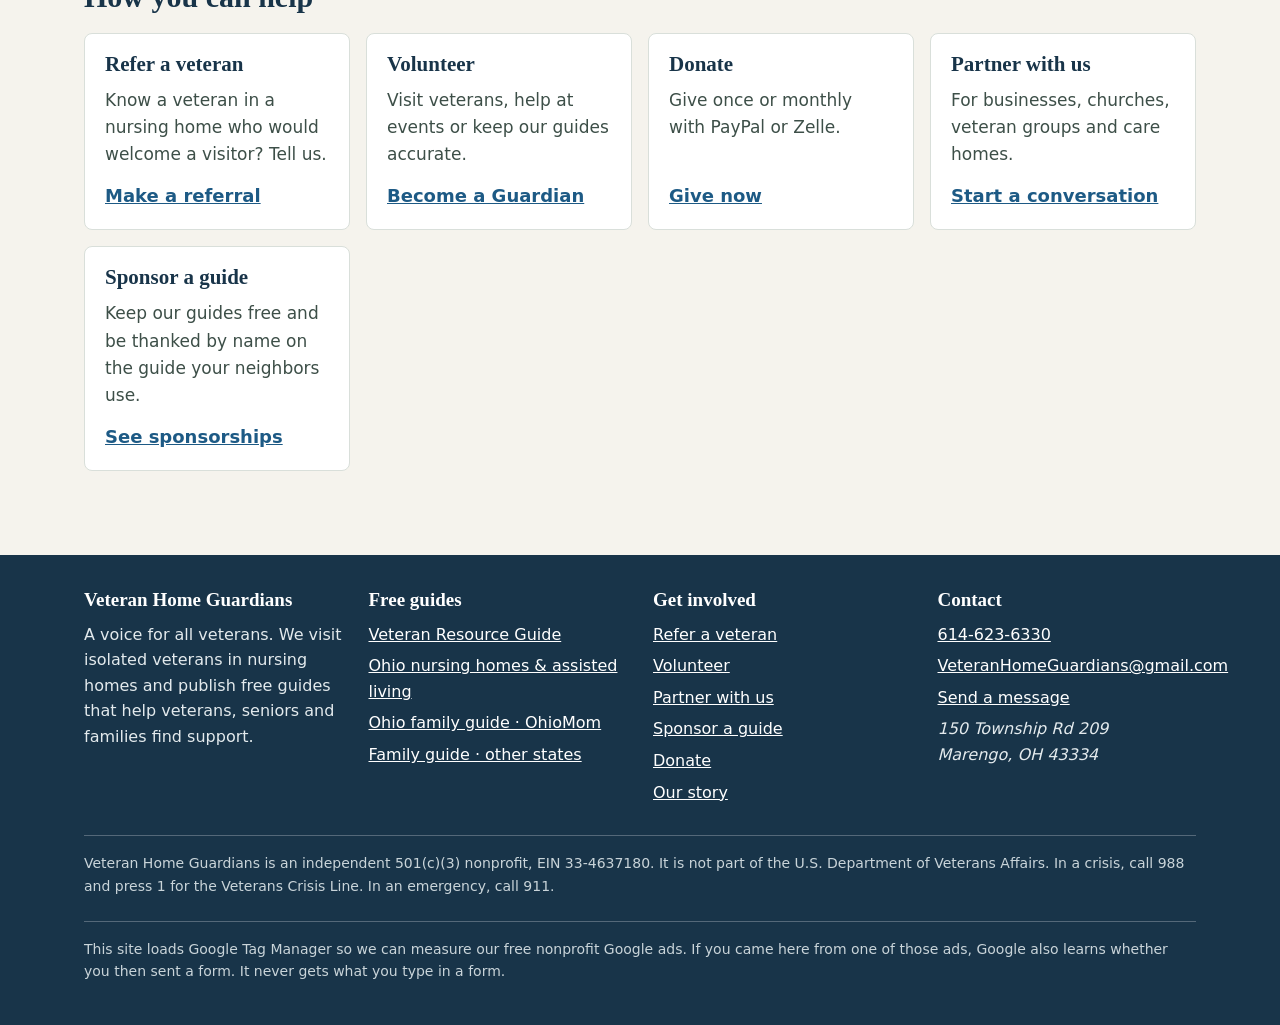
==== commit 0f0b9403: "Giving Tuesday bar and donate section; sync live Tag Manager changes Before: the live site on Wix ha" ====
--- a/index.html
+++ b/index.html
@@ -5,6 +5,7 @@
 <link rel="canonical" href="https://www.vethomeguard.org/">
 <link rel="icon" href="https://static.wixstatic.com/media/20a1b8_0724c2ab335c44d08c6f376c0cd074c6~mv2.png"><link rel="stylesheet" href="/site.css"><script type="application/ld+json">{"@context":"https://schema.org","@type":"NGO","name":"Veteran Home Guardians","url":"https://www.vethomeguard.org/","logo":"https://static.wixstatic.com/media/20a1b8_0724c2ab335c44d08c6f376c0cd074c6~mv2.png","description":"Veteran Home Guardians visits isolated veterans in Ohio nursing homes and publishes free guides that help veterans, seniors and families find support.","email":"VeteranHomeGuardians@gmail.com","telephone":"+1-614-623-6330","nonprofitStatus":"Nonprofit501c3","taxID":"33-4637180","address":{"@type":"PostalAddress","streetAddress":"150 Township Rd 209","addressLocality":"Marengo","addressRegion":"OH","postalCode":"43334","addressCountry":"US"},"areaServed":"Ohio"}</script><script id="wix-site-script" src="https://manage.wix.com/_api/headless-business-setup/v1/headless-business/site-script.js" data-client-id="1f352b34-22e5-4b00-81b1-662f43a98478" async></script></head>
 <body><a class="skip" href="#main">Skip to main content</a>
+<aside class="announce" aria-label="Giving Tuesday"><p><strong>Giving Tuesday is December 1.</strong> Help us make sure no veteran is left isolated. <a href="https://www.zeffy.com/en-US/donation-form/giving-tuesday-no-veteran-left-isolated">Give to our Giving Tuesday campaign</a></p></aside>
 <header class="site"><div class="bar"><a class="brand" href="index.html"><img src="https://static.wixstatic.com/media/20a1b8_0724c2ab335c44d08c6f376c0cd074c6~mv2.png" alt="" width="52" height="52">Veteran Home Guardians</a><button class="menu" type="button" aria-expanded="false" aria-controls="mainnav">Menu</button><nav aria-label="Main" id="mainnav"><a href="index.html" aria-current="page">Home</a><a href="https://guide.vethomeguard.org/">Resource Guide</a><a href="refer.html">Refer a Veteran</a><a href="volunteer.html">Volunteer</a><a href="partner.html">Partner</a><a href="sponsor.html">Sponsor</a><a href="about.html">About</a><a href="contact.html">Contact</a><a class="give" href="donate.html">Donate</a></nav></div>
 <div class="hero"><p class="eyebrow">Veteran Home Guardians · A voice for all veterans</p><h1>Find help for a veteran</h1>
 <p>Free guides to benefits, care, housing and support for veterans in every state. Tell us what you need.</p>
@@ -35,7 +36,7 @@
 <div><h2>Free guides</h2><ul><li><a href="https://guide.vethomeguard.org/">Veteran Resource Guide</a></li><li><a href="https://guide.vethomeguard.org/facilities.html">Ohio nursing homes &amp; assisted living</a></li><li><a href="https://www.ohiomom.org/family-guide.html">Ohio family guide · OhioMom</a></li><li><a href="https://guide.vethomeguard.org/family-guide.html?state=US">Family guide · other states</a></li></ul></div>
 <div><h2>Get involved</h2><ul><li><a href="refer.html">Refer a veteran</a></li><li><a href="volunteer.html">Volunteer</a></li><li><a href="partner.html">Partner with us</a></li><li><a href="sponsor.html">Sponsor a guide</a></li><li><a href="donate.html">Donate</a></li><li><a href="about.html">Our story</a></li></ul></div>
 <div><h2>Contact</h2><ul><li><a href="tel:614-623-6330">614-623-6330</a></li><li><a href="mailto:VeteranHomeGuardians@gmail.com">VeteranHomeGuardians@gmail.com</a></li><li><a href="contact.html">Send a message</a></li><li><address>150 Township Rd 209<br>Marengo, OH 43334</address></li></ul></div>
-</div><p class="legal">Veteran Home Guardians is an independent 501(c)(3) nonprofit, EIN 33-4637180. It is not part of the U.S. Department of Veterans Affairs. In a crisis, call 988 and press 1 for the Veterans Crisis Line. In an emergency, call 911.</p></div></footer>
+</div><p class="legal">Veteran Home Guardians is an independent 501(c)(3) nonprofit, EIN 33-4637180. It is not part of the U.S. Department of Veterans Affairs. In a crisis, call 988 and press 1 for the Veterans Crisis Line. In an emergency, call 911.</p><p class="legal">This site loads Google Tag Manager so we can measure our free nonprofit Google ads. If you came here from one of those ads, Google also learns whether you then sent a form. It never gets what you type in a form.</p></div></footer>
 
 <script>
 (function(){var q=document.getElementById("q"),cards=[].slice.call(document.querySelectorAll("#guide-grid .card")),res=document.getElementById("results"),none=document.getElementById("none");
--- a/site.css
+++ b/site.css
@@ -112,3 +112,10 @@
 .impact li{display:flex;flex-direction:column;min-width:150px}
 .impact strong{font:700 28px/1.1 Georgia,serif;color:var(--gold)}
 .impact span{font-size:15px;color:#e3eaed}
+
+/* Giving Tuesday 2026 announcement bar (added Nov 24, 2026) */
+.announce{background:var(--gold);color:var(--navy);font-size:16px;line-height:1.45}
+.announce p{max-width:1160px;margin:0 auto;padding:10px 24px}
+.announce a{color:var(--navy);font-weight:700;text-underline-offset:3px}
+@media(max-width:820px){.announce p{padding:10px 16px}}
+@media print{.announce{display:none}}
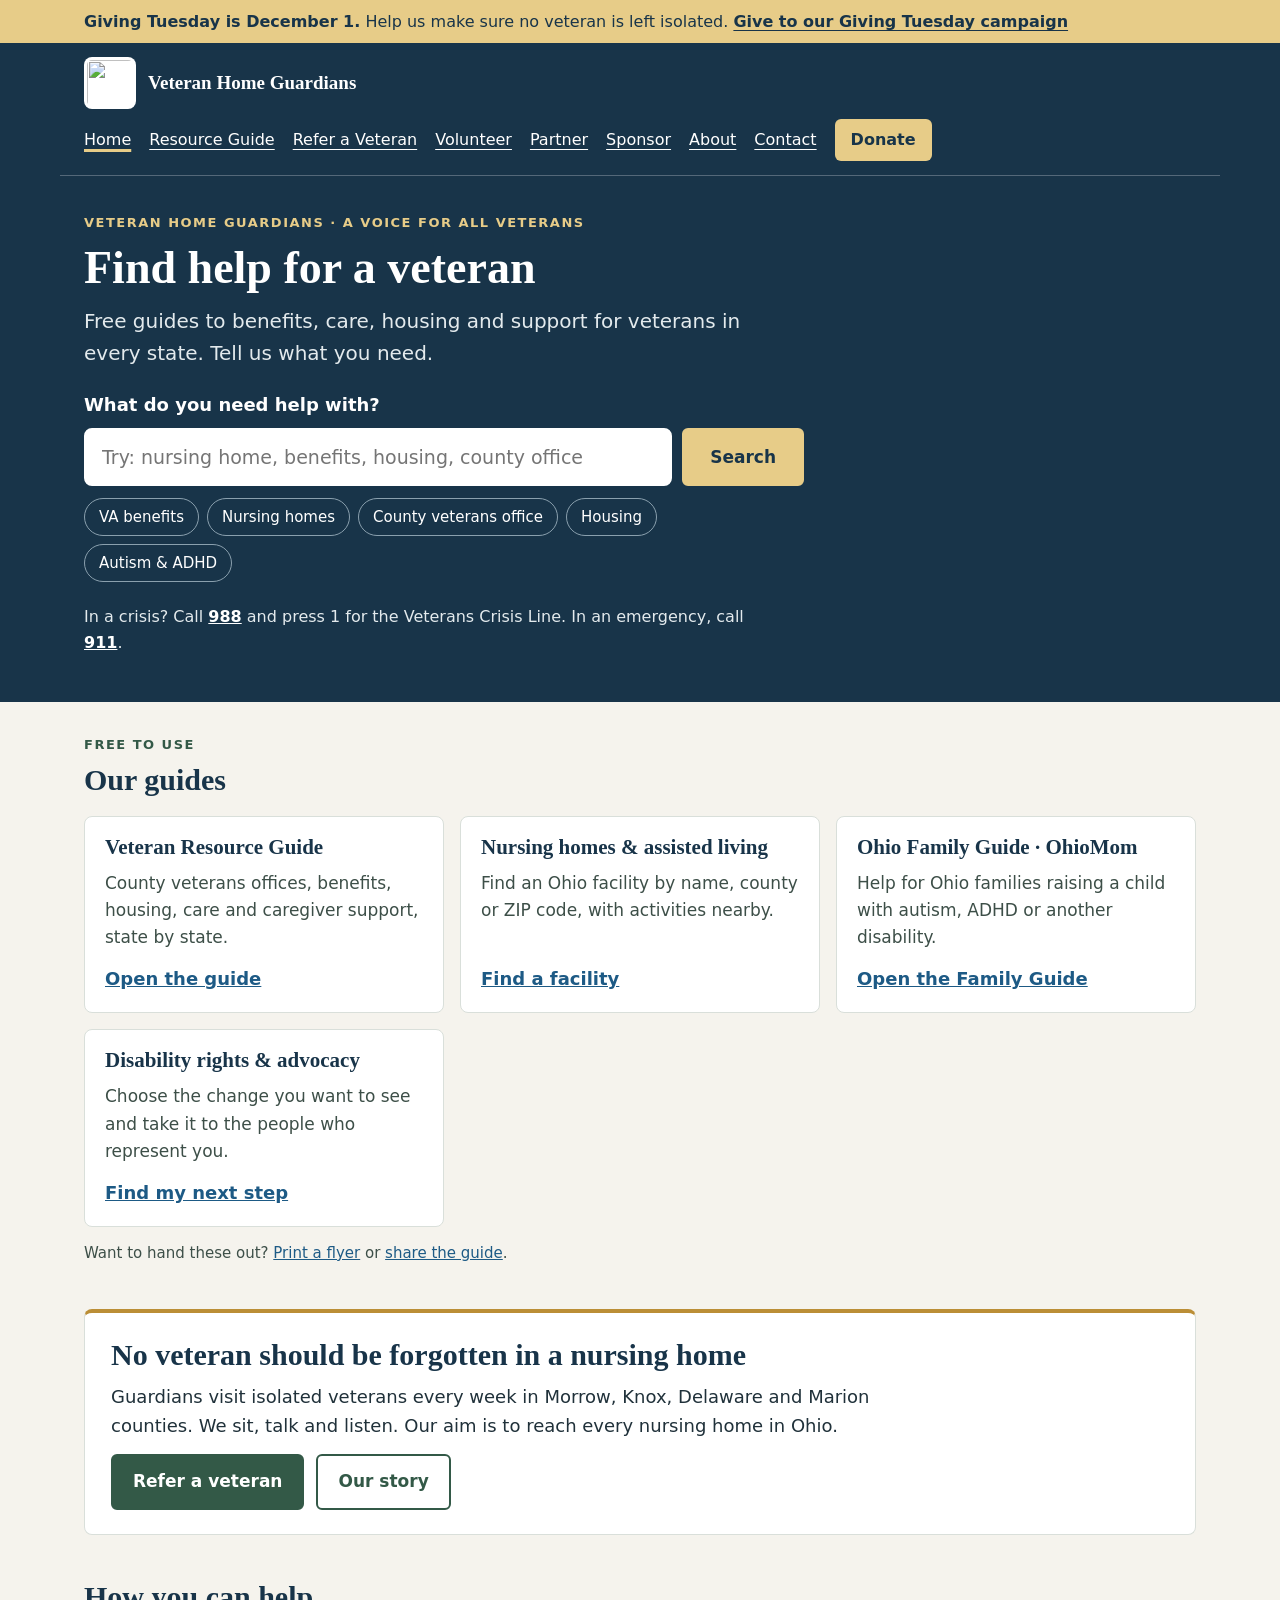
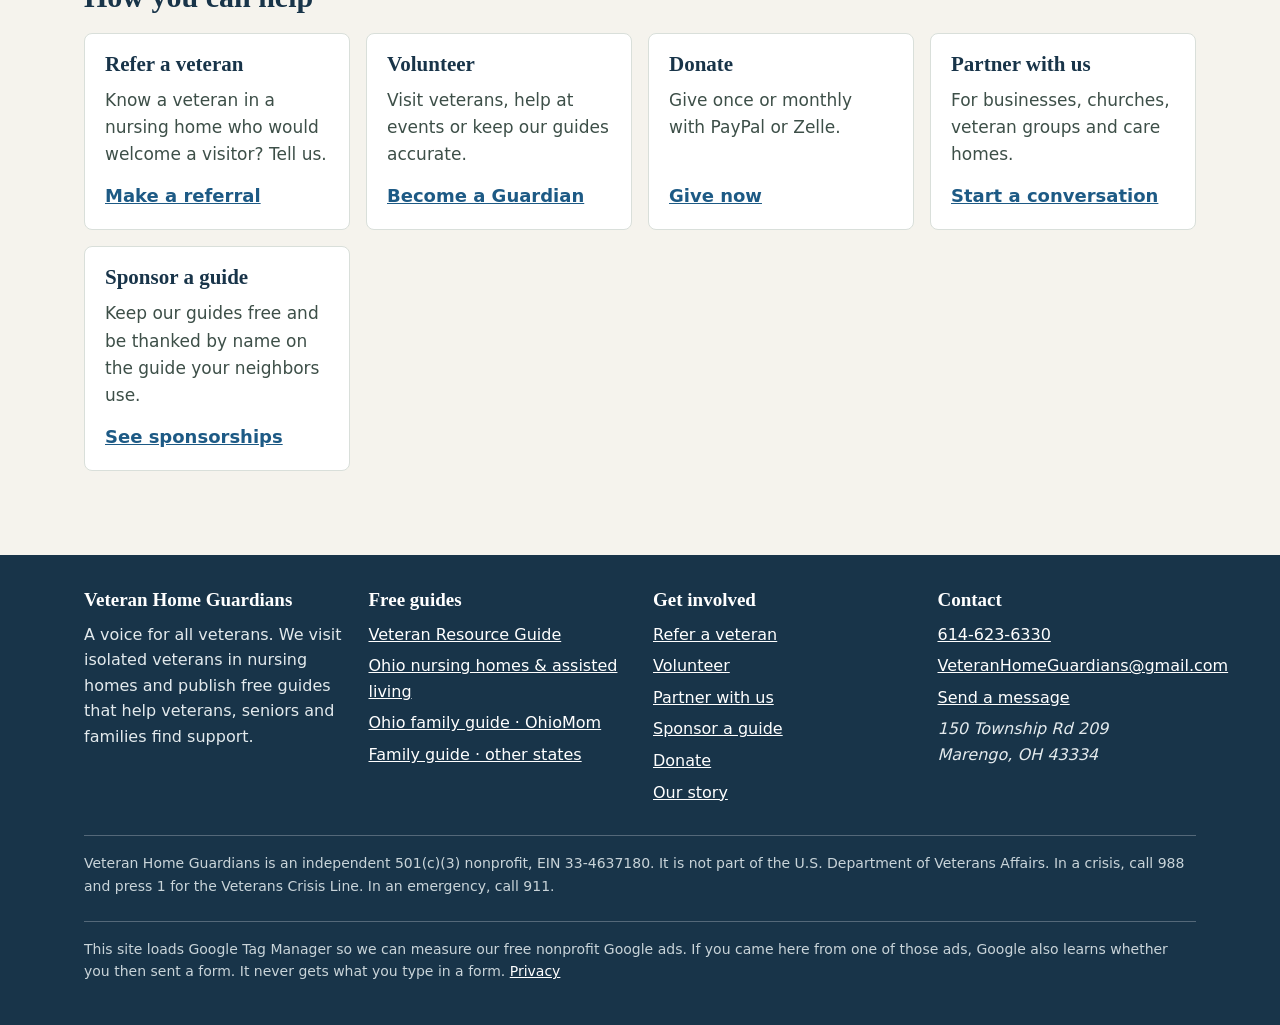
==== commit 7ddd089d: "Privacy page, linked from every footer and the sitemap Replaces the privacy part of PR #2, rebuilt o" ====
--- a/index.html
+++ b/index.html
@@ -36,7 +36,7 @@
 <div><h2>Free guides</h2><ul><li><a href="https://guide.vethomeguard.org/">Veteran Resource Guide</a></li><li><a href="https://guide.vethomeguard.org/facilities.html">Ohio nursing homes &amp; assisted living</a></li><li><a href="https://www.ohiomom.org/family-guide.html">Ohio family guide · OhioMom</a></li><li><a href="https://guide.vethomeguard.org/family-guide.html?state=US">Family guide · other states</a></li></ul></div>
 <div><h2>Get involved</h2><ul><li><a href="refer.html">Refer a veteran</a></li><li><a href="volunteer.html">Volunteer</a></li><li><a href="partner.html">Partner with us</a></li><li><a href="sponsor.html">Sponsor a guide</a></li><li><a href="donate.html">Donate</a></li><li><a href="about.html">Our story</a></li></ul></div>
 <div><h2>Contact</h2><ul><li><a href="tel:614-623-6330">614-623-6330</a></li><li><a href="mailto:VeteranHomeGuardians@gmail.com">VeteranHomeGuardians@gmail.com</a></li><li><a href="contact.html">Send a message</a></li><li><address>150 Township Rd 209<br>Marengo, OH 43334</address></li></ul></div>
-</div><p class="legal">Veteran Home Guardians is an independent 501(c)(3) nonprofit, EIN 33-4637180. It is not part of the U.S. Department of Veterans Affairs. In a crisis, call 988 and press 1 for the Veterans Crisis Line. In an emergency, call 911.</p><p class="legal">This site loads Google Tag Manager so we can measure our free nonprofit Google ads. If you came here from one of those ads, Google also learns whether you then sent a form. It never gets what you type in a form.</p></div></footer>
+</div><p class="legal">Veteran Home Guardians is an independent 501(c)(3) nonprofit, EIN 33-4637180. It is not part of the U.S. Department of Veterans Affairs. In a crisis, call 988 and press 1 for the Veterans Crisis Line. In an emergency, call 911.</p><p class="legal">This site loads Google Tag Manager so we can measure our free nonprofit Google ads. If you came here from one of those ads, Google also learns whether you then sent a form. It never gets what you type in a form. <a href="privacy.html">Privacy</a></p></div></footer>
 
 <script>
 (function(){var q=document.getElementById("q"),cards=[].slice.call(document.querySelectorAll("#guide-grid .card")),res=document.getElementById("results"),none=document.getElementById("none");
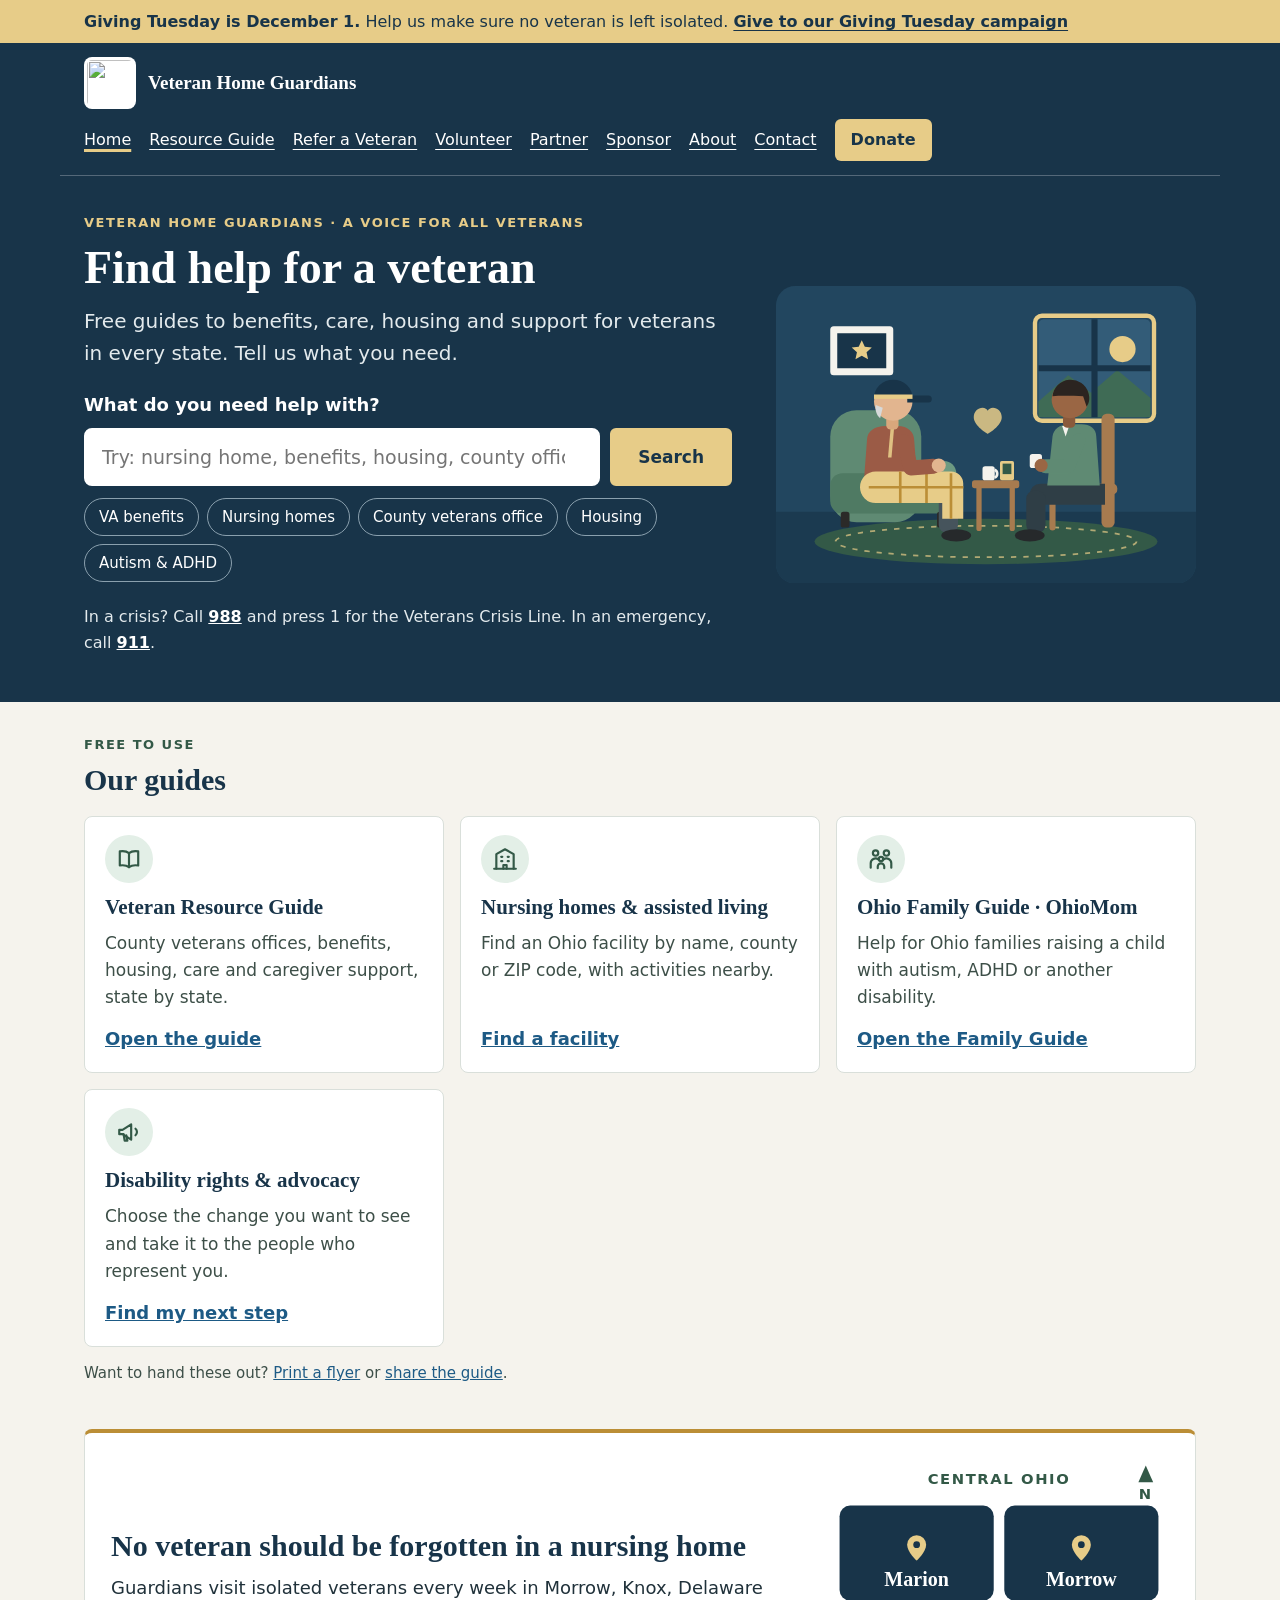
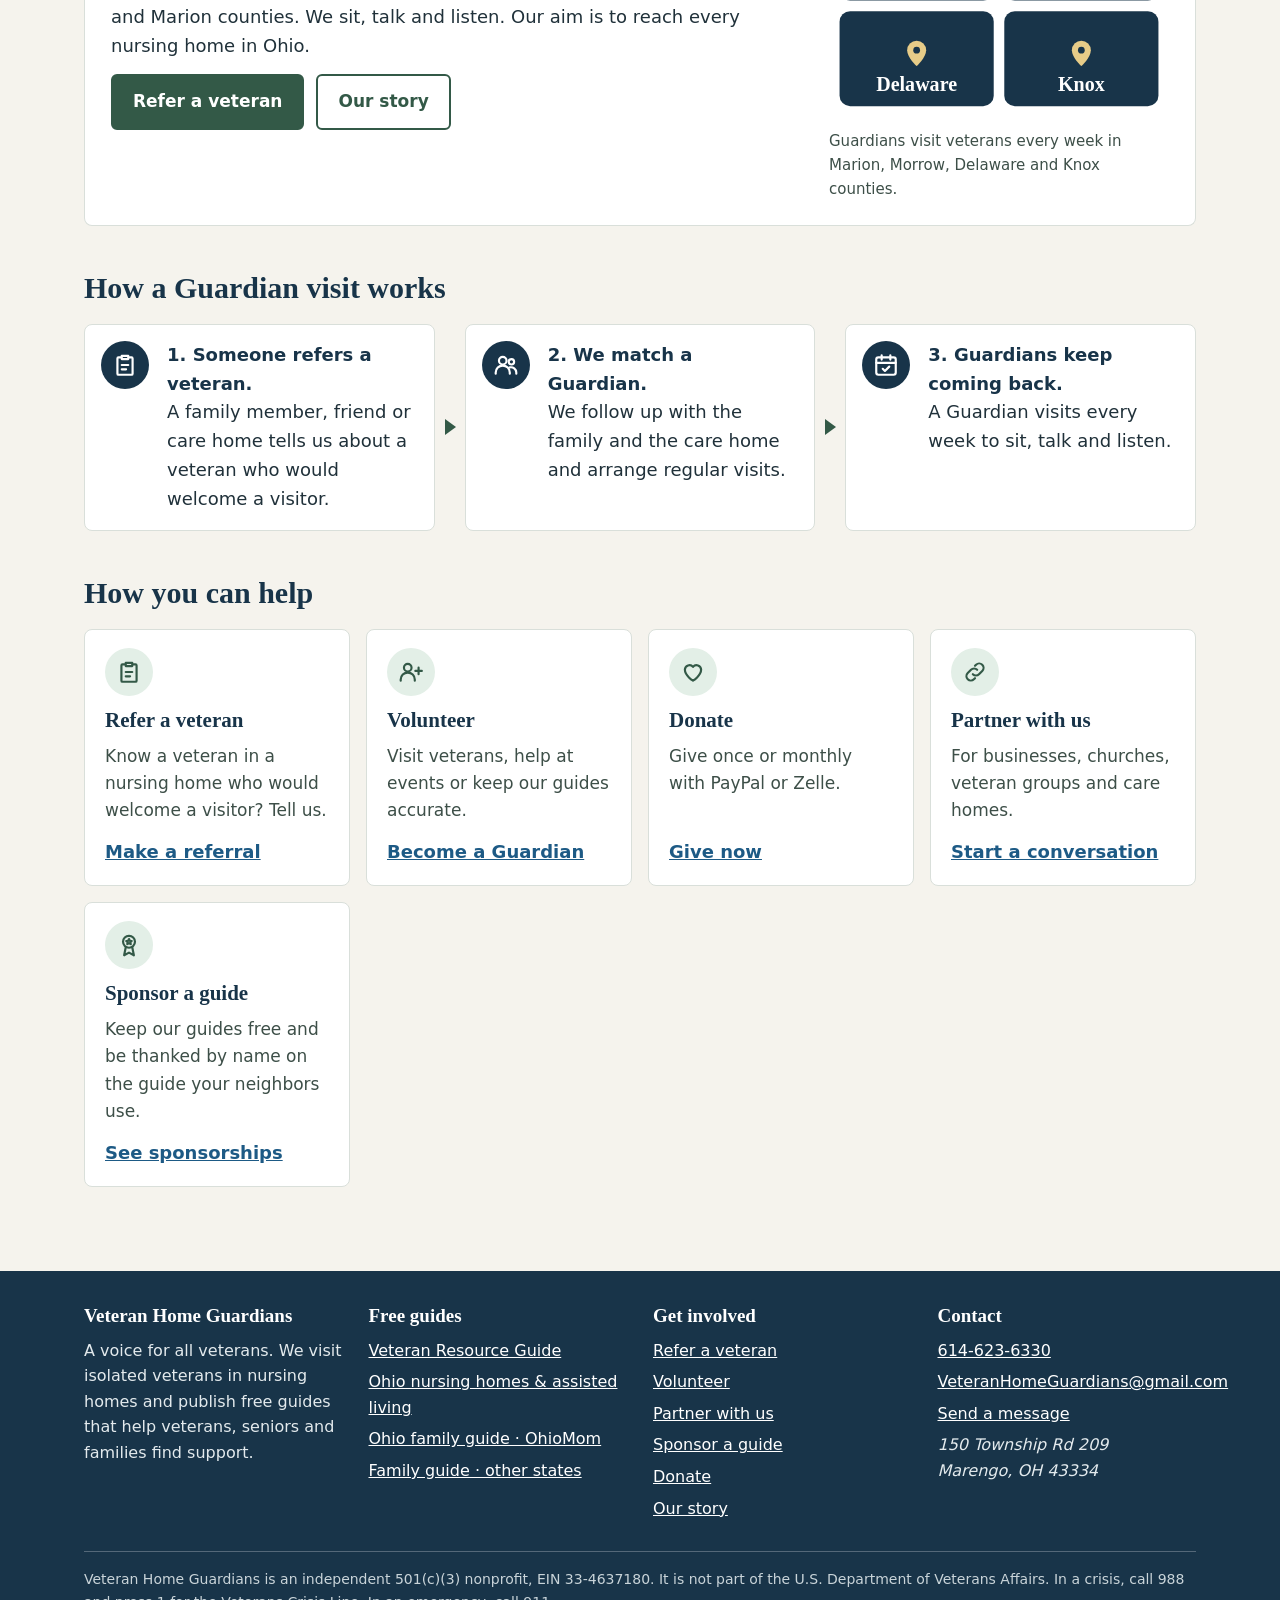
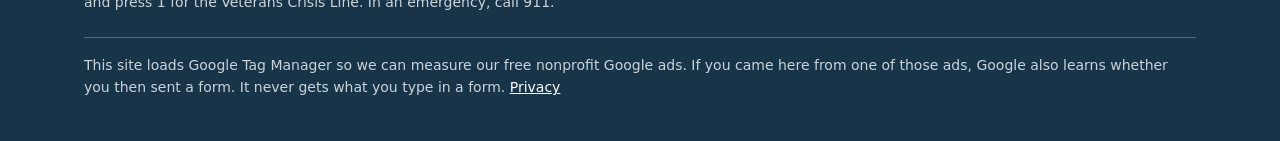
==== commit 4774f691: "Add accessible visuals to every page Home: an original illustration of a Guardian visiting an older " ====
--- a/index.html
+++ b/index.html
@@ -7,28 +7,82 @@
 <body><a class="skip" href="#main">Skip to main content</a>
 <aside class="announce" aria-label="Giving Tuesday"><p><strong>Giving Tuesday is December 1.</strong> Help us make sure no veteran is left isolated. <a href="https://www.zeffy.com/en-US/donation-form/giving-tuesday-no-veteran-left-isolated">Give to our Giving Tuesday campaign</a></p></aside>
 <header class="site"><div class="bar"><a class="brand" href="index.html"><img src="https://static.wixstatic.com/media/20a1b8_0724c2ab335c44d08c6f376c0cd074c6~mv2.png" alt="" width="52" height="52">Veteran Home Guardians</a><button class="menu" type="button" aria-expanded="false" aria-controls="mainnav">Menu</button><nav aria-label="Main" id="mainnav"><a href="index.html" aria-current="page">Home</a><a href="https://guide.vethomeguard.org/">Resource Guide</a><a href="refer.html">Refer a Veteran</a><a href="volunteer.html">Volunteer</a><a href="partner.html">Partner</a><a href="sponsor.html">Sponsor</a><a href="about.html">About</a><a href="contact.html">Contact</a><a class="give" href="donate.html">Donate</a></nav></div>
-<div class="hero"><p class="eyebrow">Veteran Home Guardians · A voice for all veterans</p><h1>Find help for a veteran</h1>
+<div class="hero with-art"><div class="hero-main"><p class="eyebrow">Veteran Home Guardians · A voice for all veterans</p><h1>Find help for a veteran</h1>
 <p>Free guides to benefits, care, housing and support for veterans in every state. Tell us what you need.</p>
 <form class="search" role="search" action="#guides" id="find"><label for="q">What do you need help with?</label><div class="search-row"><input id="q" name="q" type="search" autocomplete="off" placeholder="Try: nursing home, benefits, housing, county office"><button class="button" type="submit">Search</button></div></form>
 <p class="chips" aria-label="Popular searches"><a href="#guides" data-q="benefits">VA benefits</a><a href="#guides" data-q="nursing home">Nursing homes</a><a href="#guides" data-q="county">County veterans office</a><a href="#guides" data-q="housing">Housing</a><a href="#guides" data-q="autism">Autism &amp; ADHD</a></p>
-<p class="crisis">In a crisis? Call <a href="tel:988">988</a> and press 1 for the Veterans Crisis Line. In an emergency, call <a href="tel:911">911</a>.</p></div></header>
+<p class="crisis">In a crisis? Call <a href="tel:988">988</a> and press 1 for the Veterans Crisis Line. In an emergency, call <a href="tel:911">911</a>.</p></div><svg class="hero-art" viewBox="0 0 480 340" aria-hidden="true" focusable="false">
+<rect width="480" height="340" rx="22" fill="#22465f"/>
+<rect x="300" y="38" width="128" height="112" rx="6" fill="#335c78"/>
+<circle cx="396" cy="72" r="15" fill="#e7cc88"/>
+<path d="M300 132l34-30 26 20 30-26 38 32v22H300z" fill="#3f6b55"/>
+<path d="M364 38v112M300 94h128" stroke="#183449" stroke-width="7"/>
+<rect x="296" y="34" width="136" height="120" rx="8" fill="none" stroke="#e7cc88" stroke-width="5"/>
+<rect x="62" y="46" width="72" height="56" rx="4" fill="#f5f3ed"/>
+<rect x="70" y="54" width="56" height="40" fill="#183449"/>
+<path d="M98 62l3.5 7.5 8 .9-6 5.4 1.7 8-7.2-4.1-7.2 4.1 1.7-8-6-5.4 8-.9z" fill="#e7cc88"/>
+<path d="M0 258h480v60a22 22 0 0 1-22 22H22a22 22 0 0 1-22-22z" fill="#1b3a50"/>
+<ellipse cx="240" cy="292" rx="196" ry="26" fill="#335947"/>
+<ellipse cx="240" cy="292" rx="172" ry="18" fill="none" stroke="#e7cc88" stroke-width="2" stroke-dasharray="6 8" opacity=".7"/>
+<rect x="62" y="142" width="104" height="128" rx="30" fill="#5f8a73"/>
+<rect x="62" y="214" width="138" height="46" rx="14" fill="#4f7a63"/>
+<rect x="150" y="200" width="56" height="30" rx="14" fill="#6d9a82"/>
+<rect x="74" y="258" width="10" height="18" rx="3" fill="#2b2a28"/>
+<rect x="184" y="258" width="10" height="18" rx="3" fill="#2b2a28"/>
+<rect x="186" y="232" width="22" height="50" rx="9" fill="#46545c"/>
+<ellipse cx="206" cy="285" rx="17" ry="7" fill="#26292b"/>
+<path d="M104 176c0-10 9-16 21-16h14c12 0 19 7 19 17l4 52H100z" fill="#9b5b46"/>
+<path d="M131 162l-3 34h4l3-34z" fill="#e7cc88" opacity=".9"/>
+<path d="M114 212h86a14 14 0 0 1 14 14v40h-24v-18h-76a14 14 0 0 1 0-36z" fill="#e7cc88"/>
+<path d="M142 212v36M172 212v36M200 214v52M106 230h108" stroke="#bb8e36" stroke-width="3"/>
+<path d="M146 178l8 30 26-2" fill="none" stroke="#9b5b46" stroke-width="17" stroke-linecap="round" stroke-linejoin="round"/>
+<circle cx="186" cy="205" r="8" fill="#e2b58f"/>
+<rect x="126" y="148" width="14" height="16" rx="5" fill="#d9a77c"/>
+<circle cx="134" cy="132" r="22" fill="#e2b58f"/>
+<path d="M114 136c-1 6 1 12 5 15l3-12z" fill="#d6d9da"/>
+<path d="M112 128a22 21 0 0 1 44 0z" fill="#183449"/>
+<path d="M150 125h24a4 4 0 0 1 0 8h-24z" fill="#183449"/>
+<rect x="112" y="124" width="44" height="5" fill="#e7cc88"/>
+<rect x="224" y="222" width="54" height="9" rx="3" fill="#a77b4f"/>
+<path d="M232 231v46M270 231v46" stroke="#a77b4f" stroke-width="6" stroke-linecap="round"/>
+<rect x="236" y="206" width="14" height="16" rx="3" fill="#f5f3ed"/>
+<path d="M250 210a5 5 0 0 1 0 9" fill="none" stroke="#f5f3ed" stroke-width="3"/>
+<rect x="256" y="200" width="16" height="22" rx="2" fill="#e7cc88"/>
+<rect x="259" y="203" width="10" height="12" fill="#335947"/>
+<rect x="372" y="146" width="15" height="130" rx="6" fill="#a77b4f"/>
+<rect x="306" y="226" width="84" height="12" rx="5" fill="#a77b4f"/>
+<path d="M316 238v38" stroke="#a77b4f" stroke-width="7" stroke-linecap="round"/>
+<path d="M376 226h-74a12 12 0 0 0 0 24h74z" fill="#2f3e46"/>
+<rect x="286" y="234" width="22" height="48" rx="9" fill="#2f3e46"/>
+<ellipse cx="290" cy="285" rx="17" ry="7" fill="#26292b"/>
+<path d="M366 172c0-9-7-14-17-14h-14c-11 0-18 6-19 14l-6 56h60z" fill="#5f8a73"/>
+<path d="M327 160l4 12 4-12z" fill="#f5f3ed"/>
+<path d="M346 176l-12 30h-26" fill="none" stroke="#5f8a73" stroke-width="16" stroke-linecap="round" stroke-linejoin="round"/>
+<rect x="290" y="192" width="14" height="16" rx="3" fill="#f5f3ed"/>
+<circle cx="303" cy="205" r="7.5" fill="#9a6644"/>
+<rect x="328" y="146" width="14" height="16" rx="5" fill="#8a5a3b"/>
+<circle cx="336" cy="130" r="21" fill="#9a6644"/>
+<path d="M316 126a21 21 0 0 1 41-4c2 6 1 12-2 16l-4-12c-9 0-22-1-35 0z" fill="#2b2420"/>
+<path d="M226 150c0-7 5-11 10-11 3 0 5 1.5 6 3.5 1-2 3-3.5 6-3.5 5 0 10 4 10 11 0 10-16 19-16 19s-16-9-16-19z" fill="#e7cc88" opacity=".85"/>
+</svg></div></header>
 <main id="main"><div class="wrap">
 <section aria-labelledby="guides"><p class="eyebrow">Free to use</p><h2 id="guides">Our guides</h2><p class="small" id="results" role="status" aria-live="polite"></p>
 <div class="grid three" id="guide-grid">
-<a data-k="veteran resource guide county veterans office cvso benefits va disability pension housing homeless care caregiver support state" class="card" href="https://guide.vethomeguard.org/"><h3>Veteran Resource Guide</h3><p>County veterans offices, benefits, housing, care and caregiver support, state by state.</p><span class="go">Open the guide</span></a>
-<a data-k="nursing home assisted living facility senior care long term care county zip activities" class="card" href="https://guide.vethomeguard.org/facilities.html"><h3>Nursing homes &amp; assisted living</h3><p>Find an Ohio facility by name, county or ZIP code, with activities nearby.</p><span class="go">Find a facility</span></a>
-<a data-k="family guide autism adhd disability child kids special needs parents" class="card" href="https://www.ohiomom.org/family-guide.html"><h3>Ohio Family Guide · OhioMom</h3><p>Help for Ohio families raising a child with autism, ADHD or another disability.</p><span class="go">Open the Family Guide</span></a>
-<a data-k="disability rights advocacy legislator representative change policy" class="card" href="https://guide.vethomeguard.org/disability-advocacy.html"><h3>Disability rights &amp; advocacy</h3><p>Choose the change you want to see and take it to the people who represent you.</p><span class="go">Find my next step</span></a>
+<a data-k="veteran resource guide county veterans office cvso benefits va disability pension housing homeless care caregiver support state" class="card" href="https://guide.vethomeguard.org/"><span class="ico-badge"><svg class="ico" viewBox="0 0 24 24" aria-hidden="true" focusable="false"><path d="M12 6.5C10 5 7 4.5 3.5 5v13c3.5-.5 6.5 0 8.5 1.5 2-1.5 5-2 8.5-1.5V5C17 4.5 14 5 12 6.5z"/><path d="M12 6.5v13"/></svg></span><h3>Veteran Resource Guide</h3><p>County veterans offices, benefits, housing, care and caregiver support, state by state.</p><span class="go">Open the guide</span></a>
+<a data-k="nursing home assisted living facility senior care long term care county zip activities" class="card" href="https://guide.vethomeguard.org/facilities.html"><span class="ico-badge"><svg class="ico" viewBox="0 0 24 24" aria-hidden="true" focusable="false"><path d="M4 21V7.5L12 3l8 4.5V21"/><path d="M2 21h20"/><path d="M8.5 10h1M14.5 10h1M8.5 14h1M14.5 14h1"/><path d="M10.5 21v-3.5h3V21"/></svg></span><h3>Nursing homes &amp; assisted living</h3><p>Find an Ohio facility by name, county or ZIP code, with activities nearby.</p><span class="go">Find a facility</span></a>
+<a data-k="family guide autism adhd disability child kids special needs parents" class="card" href="https://www.ohiomom.org/family-guide.html"><span class="ico-badge"><svg class="ico" viewBox="0 0 24 24" aria-hidden="true" focusable="false"><circle cx="7" cy="6.5" r="2.5"/><circle cx="17" cy="6.5" r="2.5"/><circle cx="12" cy="12" r="2"/><path d="M2.5 20v-4a4.5 4.5 0 0 1 7-3.7"/><path d="M21.5 20v-4a4.5 4.5 0 0 0-7-3.7"/><path d="M9 20.5v-1.5a3 3 0 0 1 6 0v1.5"/></svg></span><h3>Ohio Family Guide · OhioMom</h3><p>Help for Ohio families raising a child with autism, ADHD or another disability.</p><span class="go">Open the Family Guide</span></a>
+<a data-k="disability rights advocacy legislator representative change policy" class="card" href="https://guide.vethomeguard.org/disability-advocacy.html"><span class="ico-badge"><svg class="ico" viewBox="0 0 24 24" aria-hidden="true" focusable="false"><path d="M3 10v4h3l8 5V5l-8 5H3z"/><path d="M18 9a4 4 0 0 1 0 6"/><path d="M7 14l1 6h2.5l-1-5"/></svg></span><h3>Disability rights &amp; advocacy</h3><p>Choose the change you want to see and take it to the people who represent you.</p><span class="go">Find my next step</span></a>
 </div><p class="none" id="none" hidden>No guide matched that. <a href="https://guide.vethomeguard.org/">Open the Resource Guide</a> to look by county, or <a href="contact.html">ask us</a> and we will point you the right way.</p><p class="small" style="margin-top:14px">Want to hand these out? <a href="https://guide.vethomeguard.org/flyers.html">Print a flyer</a> or <a href="https://guide.vethomeguard.org/share.html">share the guide</a>.</p></section>
-<section class="band" aria-labelledby="visits"><h2 id="visits">No veteran should be forgotten in a nursing home</h2>
+<section class="band" aria-labelledby="visits"><div class="band-split"><div><h2 id="visits">No veteran should be forgotten in a nursing home</h2>
 <p>Guardians visit isolated veterans every week in Morrow, Knox, Delaware and Marion counties. We sit, talk and listen. Our aim is to reach every nursing home in Ohio.</p>
-<div class="actions"><a class="button" href="refer.html">Refer a veteran</a><a class="button secondary" href="about.html">Our story</a></div></section>
+<div class="actions"><a class="button" href="refer.html">Refer a veteran</a><a class="button secondary" href="about.html">Our story</a></div></div><figure class="map-fig"><svg class="tiles" viewBox="0 0 322 250" role="img" aria-labelledby="map-home-t map-home-d"><title id="map-home-t">Map of the four Ohio counties where Guardians visit</title><desc id="map-home-d">Simplified tile map, not to scale. Marion County is northwest, Morrow County northeast, Delaware County southwest and Knox County southeast, in central Ohio.</desc><text class="tiles-k" x="161" y="26" text-anchor="middle">CENTRAL OHIO</text><path class="tiles-n" d="M300 8l7 16h-14z"/><text class="tiles-k" x="300" y="40" text-anchor="middle" font-size="12">N</text><rect class="tile" x="10" y="46" width="146" height="90" rx="10"/><path class="tile-pin" d="M83 98s-9-8-9-15a9 9 0 0 1 18 0c0 7-9 15-9 15z"/><circle class="tile-dot" cx="83" cy="83" r="3.2"/><text class="tile-t" x="83" y="122" text-anchor="middle">Marion</text><rect class="tile" x="166" y="46" width="146" height="90" rx="10"/><path class="tile-pin" d="M239 98s-9-8-9-15a9 9 0 0 1 18 0c0 7-9 15-9 15z"/><circle class="tile-dot" cx="239" cy="83" r="3.2"/><text class="tile-t" x="239" y="122" text-anchor="middle">Morrow</text><rect class="tile" x="10" y="146" width="146" height="90" rx="10"/><path class="tile-pin" d="M83 198s-9-8-9-15a9 9 0 0 1 18 0c0 7-9 15-9 15z"/><circle class="tile-dot" cx="83" cy="183" r="3.2"/><text class="tile-t" x="83" y="222" text-anchor="middle">Delaware</text><rect class="tile" x="166" y="146" width="146" height="90" rx="10"/><path class="tile-pin" d="M239 198s-9-8-9-15a9 9 0 0 1 18 0c0 7-9 15-9 15z"/><circle class="tile-dot" cx="239" cy="183" r="3.2"/><text class="tile-t" x="239" y="222" text-anchor="middle">Knox</text></svg><figcaption>Guardians visit veterans every week in Marion, Morrow, Delaware and Knox counties.</figcaption></figure></div></section>
+<section aria-labelledby="visit-steps"><h2 id="visit-steps">How a Guardian visit works</h2><ol class="flow across"><li><span class="ico-badge"><svg class="ico" viewBox="0 0 24 24" aria-hidden="true" focusable="false"><path d="M9 3.5h6v3H9z"/><path d="M8 5H6a1 1 0 0 0-1 1v14a1 1 0 0 0 1 1h12a1 1 0 0 0 1-1V6a1 1 0 0 0-1-1h-2"/><path d="M9 12h6M9 16h4"/></svg></span><strong>1. Someone refers a veteran.</strong> A family member, friend or care home tells us about a veteran who would welcome a visitor.</li><li><span class="ico-badge"><svg class="ico" viewBox="0 0 24 24" aria-hidden="true" focusable="false"><circle cx="9" cy="8" r="3.5"/><circle cx="17" cy="9" r="2.5"/><path d="M2.5 20v-1a6.5 6.5 0 0 1 13 0v1"/><path d="M15.5 14.2A5 5 0 0 1 21.5 19v1"/></svg></span><strong>2. We match a Guardian.</strong> We follow up with the family and the care home and arrange regular visits.</li><li><span class="ico-badge"><svg class="ico" viewBox="0 0 24 24" aria-hidden="true" focusable="false"><rect x="3" y="5" width="18" height="16" rx="2"/><path d="M3 10h18M8 3v4M16 3v4"/><path d="M9 15.5l2 2 4-4"/></svg></span><strong>3. Guardians keep coming back.</strong> A Guardian visits every week to sit, talk and listen.</li></ol></section>
 <section aria-labelledby="help"><h2 id="help">How you can help</h2><div class="grid">
-<a class="card" href="refer.html"><h3>Refer a veteran</h3><p>Know a veteran in a nursing home who would welcome a visitor? Tell us.</p><span class="go">Make a referral</span></a>
-<a class="card" href="volunteer.html"><h3>Volunteer</h3><p>Visit veterans, help at events or keep our guides accurate.</p><span class="go">Become a Guardian</span></a>
-<a class="card" href="donate.html"><h3>Donate</h3><p>Give once or monthly with PayPal or Zelle.</p><span class="go">Give now</span></a>
-<a class="card" href="partner.html"><h3>Partner with us</h3><p>For businesses, churches, veteran groups and care homes.</p><span class="go">Start a conversation</span></a>
-<a class="card" href="sponsor.html"><h3>Sponsor a guide</h3><p>Keep our guides free and be thanked by name on the guide your neighbors use.</p><span class="go">See sponsorships</span></a>
+<a class="card" href="refer.html"><span class="ico-badge"><svg class="ico" viewBox="0 0 24 24" aria-hidden="true" focusable="false"><path d="M9 3.5h6v3H9z"/><path d="M8 5H6a1 1 0 0 0-1 1v14a1 1 0 0 0 1 1h12a1 1 0 0 0 1-1V6a1 1 0 0 0-1-1h-2"/><path d="M9 12h6M9 16h4"/></svg></span><h3>Refer a veteran</h3><p>Know a veteran in a nursing home who would welcome a visitor? Tell us.</p><span class="go">Make a referral</span></a>
+<a class="card" href="volunteer.html"><span class="ico-badge"><svg class="ico" viewBox="0 0 24 24" aria-hidden="true" focusable="false"><circle cx="9" cy="8" r="3.5"/><path d="M2.5 20v-1a6.5 6.5 0 0 1 13 0v1"/><path d="M19 8v6M16 11h6"/></svg></span><h3>Volunteer</h3><p>Visit veterans, help at events or keep our guides accurate.</p><span class="go">Become a Guardian</span></a>
+<a class="card" href="donate.html"><span class="ico-badge"><svg class="ico" viewBox="0 0 24 24" aria-hidden="true" focusable="false"><path d="M12 20s-7.5-4.6-7.5-10.2A4.2 4.2 0 0 1 12 7.3a4.2 4.2 0 0 1 7.5 2.5C19.5 15.4 12 20 12 20z"/></svg></span><h3>Donate</h3><p>Give once or monthly with PayPal or Zelle.</p><span class="go">Give now</span></a>
+<a class="card" href="partner.html"><span class="ico-badge"><svg class="ico" viewBox="0 0 24 24" aria-hidden="true" focusable="false"><path d="M10 14a4 4 0 0 0 5.7 0l3-3a4 4 0 0 0-5.7-5.7l-1 1"/><path d="M14 10a4 4 0 0 0-5.7 0l-3 3a4 4 0 0 0 5.7 5.7l1-1"/></svg></span><h3>Partner with us</h3><p>For businesses, churches, veteran groups and care homes.</p><span class="go">Start a conversation</span></a>
+<a class="card" href="sponsor.html"><span class="ico-badge"><svg class="ico" viewBox="0 0 24 24" aria-hidden="true" focusable="false"><circle cx="12" cy="9" r="5.5"/><path d="M9 14l-1.5 7.5 4.5-2.5 4.5 2.5L15 14"/><path d="M12 6.5l.8 1.6 1.7.2-1.2 1.2.3 1.7-1.6-.8-1.6.8.3-1.7-1.2-1.2 1.7-.2z"/></svg></span><h3>Sponsor a guide</h3><p>Keep our guides free and be thanked by name on the guide your neighbors use.</p><span class="go">See sponsorships</span></a>
 </div></section>
 </div></main>
 <footer class="site"><div class="wrap"><div class="foot">
--- a/site.css
+++ b/site.css
@@ -119,3 +119,84 @@
 .announce a{color:var(--navy);font-weight:700;text-underline-offset:3px}
 @media(max-width:820px){.announce p{padding:10px 16px}}
 @media print{.announce{display:none}}
+
+/* Visuals (added Nov 25, 2026): icons, step diagrams, tile map, timeline and illustrations.
+   Icons are decorative (aria-hidden); diagrams carry their meaning in the text beside them. */
+.ico{width:26px;height:26px;fill:none;stroke:currentColor;stroke-width:2;stroke-linecap:round;stroke-linejoin:round;flex:none}
+.ico-badge{display:inline-flex;align-items:center;justify-content:center;width:48px;height:48px;border-radius:50%;background:#e3efe7;color:var(--green);flex:none}
+.card>.ico-badge{align-self:flex-start;margin:0 0 12px}
+.icon-list li{position:relative;padding-left:64px;min-height:70px}
+.icon-list li>.ico-badge{position:absolute;left:0;top:10px}
+.icon-row{list-style:none;padding:0;margin:18px 0;display:grid;grid-template-columns:repeat(auto-fit,minmax(220px,1fr));gap:12px}
+.icon-row li{display:flex;align-items:center;gap:14px;background:#fff;border:1px solid var(--line);border-radius:8px;padding:12px 14px;font-size:17px;line-height:1.4}
+.icon-row.compact{grid-template-columns:repeat(auto-fit,minmax(150px,1fr));gap:10px;margin:16px 0 10px}
+.icon-row.compact li{padding:8px 12px;font-weight:650;color:var(--navy)}
+.icon-row.compact .ico-badge{width:40px;height:40px}
+.flow{list-style:none;padding:0;margin:18px 0;display:grid;gap:24px}
+.flow li{position:relative;background:#fff;border:1px solid var(--line);border-radius:8px;padding:16px 18px 16px 82px;min-height:84px}
+.flow li>.ico-badge{position:absolute;left:16px;top:16px;background:var(--navy);color:#fff}
+.flow strong{display:block;color:var(--navy)}
+.flow li:not(:last-child)::after{content:"";position:absolute;left:32px;bottom:-18px;border-style:solid;border-width:11px 8px 0;border-color:var(--green) transparent transparent}
+@media(min-width:900px){.flow.across{grid-template-columns:repeat(3,minmax(0,1fr));gap:30px}.flow.across li:not(:last-child)::after{left:auto;bottom:auto;right:-22px;top:50%;margin-top:-8px;border-width:8px 0 8px 11px;border-color:transparent transparent transparent var(--green)}}
+.hero-art{display:block;width:100%;height:auto}
+.hero.with-art{display:grid;grid-template-columns:minmax(0,1fr);gap:24px}
+@media(min-width:900px){.hero.with-art{grid-template-columns:minmax(0,1fr) minmax(0,420px);gap:24px 44px;align-items:center}}
+@media(max-width:899px){.hero-art{max-width:340px}}
+.band-split{display:grid;grid-template-columns:minmax(0,1fr);gap:24px;align-items:center}
+@media(min-width:820px){.band-split{grid-template-columns:minmax(0,1fr) minmax(0,340px);gap:36px}}
+.map-fig{margin:16px 0 0;max-width:340px}
+.band-split .map-fig{margin:0}
+.map-fig svg{display:block;width:100%;height:auto}
+.map-fig figcaption,.veh-fig figcaption,.share figcaption{font-size:15px;color:var(--muted);margin-top:8px}
+.veh-fig{margin:18px 0 6px;display:flex;flex-wrap:wrap;gap:10px 28px}
+.veh-fig svg{display:block;width:100%;max-width:330px;height:auto}
+.veh-fig figcaption{flex:1 0 100%}
+.share{margin:6px 0 18px;max-width:640px}
+.sharebar{display:flex;height:34px;border-radius:6px;overflow:hidden;border:1px solid var(--muted)}
+.sharebar .s-visits{flex:9}
+.sharebar .s-admin{flex:1}
+.s-visits{background:var(--green)}
+.s-admin{background:var(--gold)}
+.share .key{display:inline-flex;align-items:center;gap:8px;margin:0 18px 4px 0}
+.share .sw{display:inline-block;width:16px;height:16px;border-radius:3px;border:1px solid var(--ink)}
+.timeline{list-style:none;padding:0;margin:18px 0 18px 10px}
+.timeline li{position:relative;padding:0 0 18px 30px;border-left:3px solid #bb8e36}
+.timeline li:last-child{border-left-color:transparent;padding-bottom:0}
+.timeline li::before{content:"";position:absolute;left:-12px;top:3px;width:15px;height:15px;border-radius:50%;background:var(--navy);border:3px solid #bb8e36}
+.timeline .when{display:block;font:700 14px/1.4 system-ui,sans-serif;letter-spacing:1px;text-transform:uppercase;color:var(--green)}
+.lost-art{display:block;width:100%;max-width:320px;height:auto;margin:0 0 18px}
+.tiles .tile{fill:#183449}
+.tiles .tile-t{fill:#fff;font:700 19px Georgia,'Times New Roman',serif}
+.tiles .tile-pin{fill:#e7cc88}
+.tiles .tile-dot{fill:#183449}
+.tiles .tiles-k{fill:#335947;font:700 14px system-ui,sans-serif;letter-spacing:1.5px}
+.tiles .tiles-n{fill:#335947}
+.veh .veh-body{fill:#183449}
+.veh .veh-win{fill:#8fb1c7}
+.veh .veh-line{fill:none;stroke:#546879;stroke-width:2}
+.veh .veh-tire{fill:#26292b}
+.veh .veh-hub{fill:#c9d4d9}
+.veh .veh-lamp{fill:#b5473a}
+.veh .veh-bump{fill:#3a4a55}
+.veh .veh-mag{fill:#e7cc88;stroke:#fff;stroke-width:2}
+.veh .veh-mag-t{fill:#183449;font:700 11px system-ui,sans-serif;letter-spacing:1px}
+.veh .veh-halo{fill:none;stroke:#fff;stroke-width:6}
+.veh .veh-lead{fill:none;stroke:#20313a;stroke-width:2;stroke-dasharray:4 3}
+.veh .veh-t{fill:#20313a;font:700 17px system-ui,sans-serif}
+.veh .veh-s{fill:#3d4f48;font:15px system-ui,sans-serif}
+@media(forced-colors:active){
+.ico-badge{border:1px solid CanvasText}
+.flow li::after{display:none}
+.sharebar span,.share .sw{border:1px solid CanvasText}
+.timeline li::before{background:CanvasText}
+.tiles .tile{fill:Canvas;stroke:CanvasText;stroke-width:2}
+.tiles text,.tiles .tile-pin,.tiles .tiles-n{fill:CanvasText}
+.tiles .tile-dot{fill:Canvas}
+.veh .veh-body,.veh .veh-bump,.veh .veh-tire,.veh .veh-win,.veh .veh-lamp,.veh .veh-hub{fill:Canvas;stroke:CanvasText;stroke-width:2}
+.veh .veh-mag{fill:Highlight;stroke:CanvasText}
+.veh text{fill:CanvasText}
+.veh .veh-mag-t{fill:HighlightText}
+.veh .veh-lead{stroke:CanvasText}
+.veh .veh-halo{stroke:Canvas}
+}
+@media print{.hero-art,.lost-art{display:none}}
